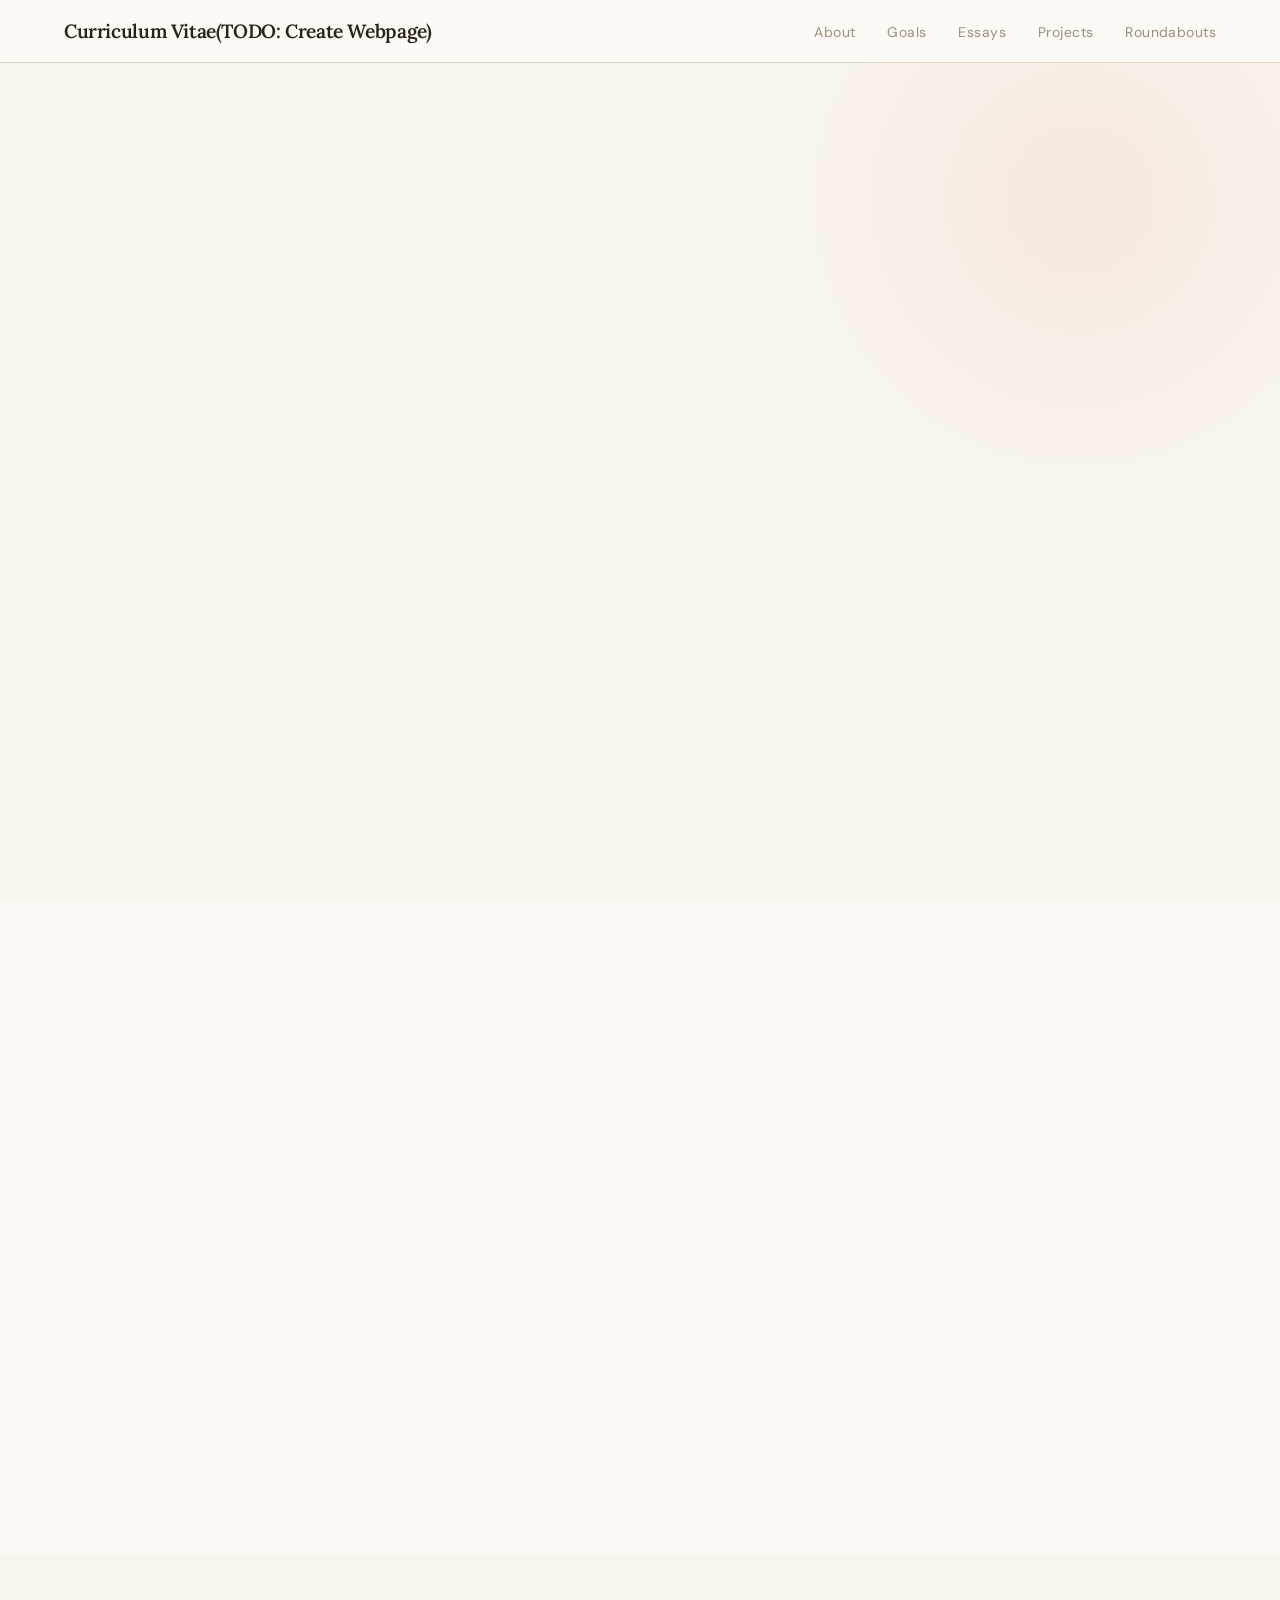
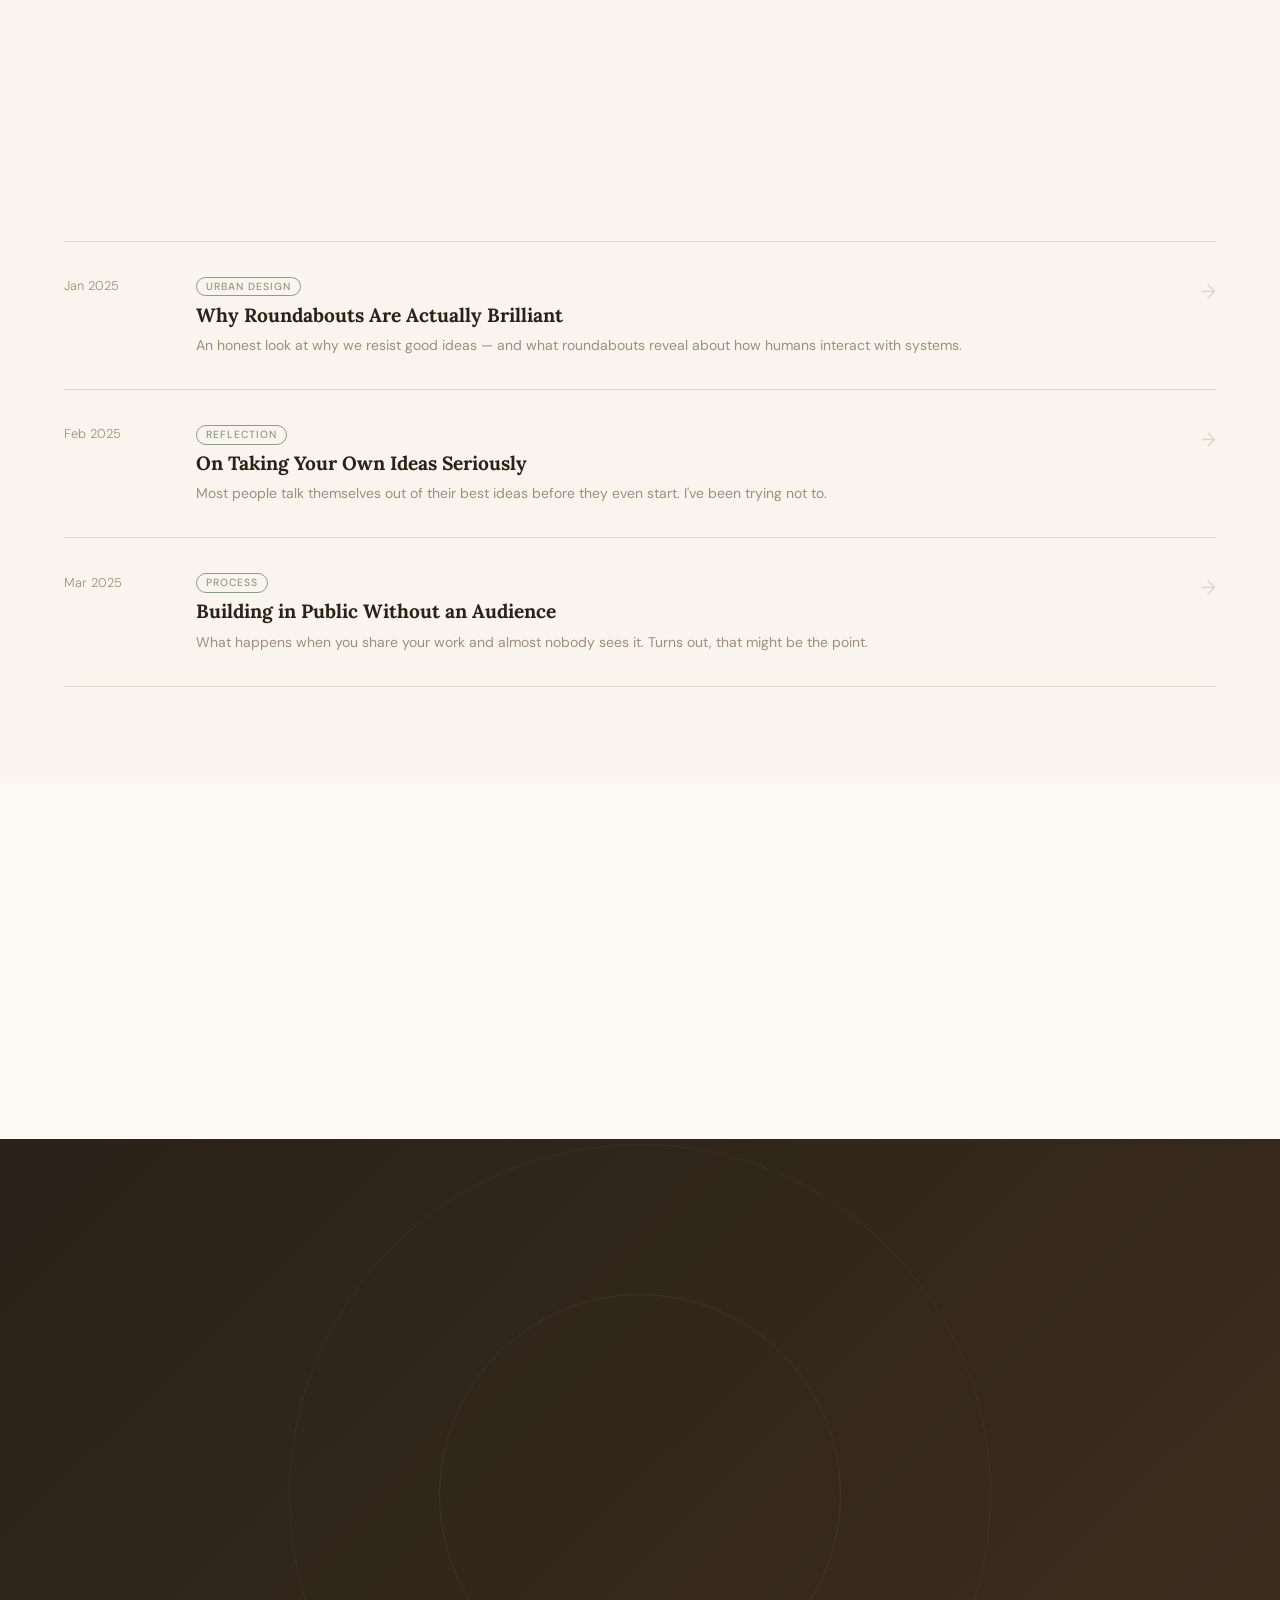
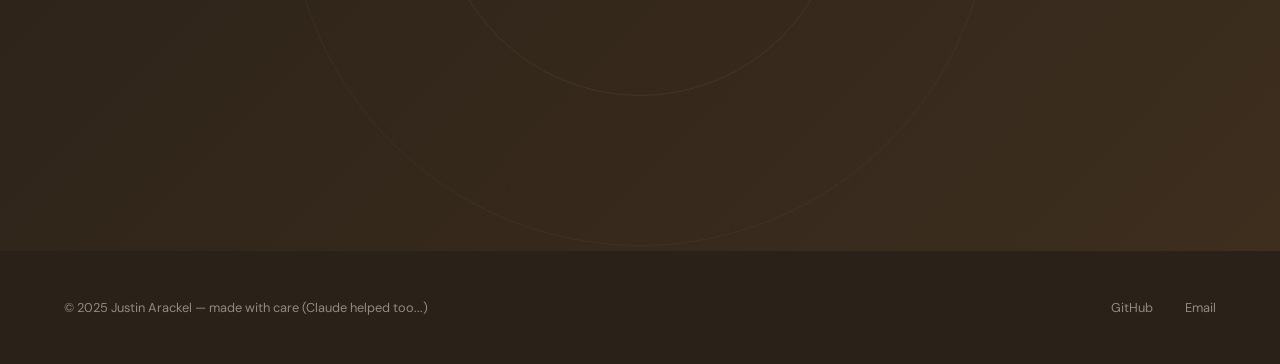
==== index.html @ c90b4e28 "Move projects into script" ====
<!DOCTYPE html>
<html lang="en">
<head>
  <meta charset="UTF-8" />
  <meta name="viewport" content="width=device-width, initial-scale=1.0" />
  <title>Jushin's Jungle</title>
  <link href="https://fonts.googleapis.com/css2?family=Lora:ital,wght@0,400;0,600;1,400&family=DM+Sans:wght@300;400;500&display=swap" rel="stylesheet" />
  <link rel="stylesheet" href="css/styles.css">
  <link rel="stylesheet" href="css/nav.css">
  <link rel="stylesheet" href="css/hero.css">
  <link rel="stylesheet" href="css/section.css">
  <link rel="stylesheet" href="css/goal.css">
  <link rel="stylesheet" href="css/essays.css">
  <link rel="stylesheet" href="css/projects.css">
  <link rel="stylesheet" href="css/roundabouts.css">
  <link rel="stylesheet" href="css/footer.css">
</head>
<body>


<!------------------------------------------------------------------------------------------------------------------------->
<!-- NAV -->
<nav>
  <a href="assets/resume.pdf" class="nav-logo">Curriculum Vitae(TODO: Create Webpage)</a>
  <ul class="nav-links">
    <li><a href="#about">About</a></li>
    <li><a href="#goals">Goals</a></li>
    <li><a href="#essays">Essays</a></li>
    <li><a href="#projects">Projects</a></li>
    <li><a href="#roundabouts">Roundabouts</a></li>
  </ul>
</nav>

<!-- HERO / ABOUT -->
<section class="hero" id="about">
  <div class="hero-text fade-up">
    <p class="hero-eyebrow">Hello, I'm</p>
    <h1 class="hero-name">Justin <em> Arackel</em></h1>
    <p class="hero-bio">
      This is my corner of the internet where I express myself.
      I write, research, and build — chasing the things that genuinely fascinate me.
      If you found this, lemme know!
	  
	  <b>TODO: I did not test this on mobile yet.</b>
    </p>
    <div class="hero-actions">
      <a href="#essays" class="btn-primary">Read my writing</a>
      <a href="#projects" class="btn-ghost">See my work</a>
    </div>
  </div>
  <div class="hero-visual fade-up" style="transition-delay:0.2s">
    <div class="portrait-frame">
	  <img src="assets/Jushin.jpg" alt="Justin A. in the flesh" />
	</div>
</section>


<!------------------------------------------------------------------------------------------------------------------------->
 <!-- GOALS --> 
 <section id="goals"> 
	<div class="section-header fade-up"> 
		<span class="section-tag">What I'm working toward</span> 
		<h2 class="section-title">Goals & Progress</h2> 
		<p class="section-desc">Ambitions I'm actively tracking — holding myself accountable, in public.</p> 
	</div> 
	<div class="goals-grid" id="goals-grid"></div>
</section>

<!------------------------------------------------------------------------------------------------------------------------->
<!-- ESSAYS -->
<section id="essays">
  <div class="section-header fade-up">
    <span class="section-tag">Things I've written</span>
    <h2 class="section-title">Essays & Thoughts</h2>
    <p class="section-desc">Imagine writing things in the age of AI... Yeah that's me I'm an Unc now</p>
  </div>
  <div class="essays-list" id="essays-list"></div>
</section>


<!------------------------------------------------------------------------------------------------------------------------->
<!-- PROJECTS -->
<section id="projects">
  <div class="section-header fade-up">
    <span class="section-tag">Things I've built </span>
    <h2 class="section-title">Project Portfolio (TODO: Script this section too)</h2>
    <p class="section-desc">I haven't done shet lol</p>
  </div>
  <div class="projects-grid" id="projects-grid"></div>
</section>

<!------------------------------------------------------------------------------------------------------------------------->
<!-- ROUNDABOUTS -->
<section id="roundabouts">
  <div class="roundabout-content">
    <div>
      <div class="section-header fade-up">
        <span class="section-tag">Featured Research</span>
        <h2 class="section-title">The Roundabout Project</h2>
        <p class="section-desc">
          A deep dive into one of the most misunderstood pieces of infrastructure — 
          why roundabouts work, why we resist them, and what they say about how we design for humans.
        </p>
      </div>
      <div class="roundabout-facts fade-up">
        <div class="ra-fact">
          <div class="ra-fact-num">40%</div>
          <div class="ra-fact-label">Reduction in injury crashes compared to traditional intersections</div>
        </div>
        <div class="ra-fact">
          <div class="ra-fact-num">90%</div>
          <div class="ra-fact-label">Reduction in fatal crashes — the number that made me a believer</div>
        </div>
      </div>
      <div class="fade-up" style="margin-top:2rem">
        <a href="pages/roundabouts.html" class="ra-cta">Explore the full research →</a>
      </div>
    </div>
    <div class="roundabout-visual fade-up">
      <div class="roundabout-circle">
        <div class="ra-dot"></div>
        <div class="ra-dot"></div>
        <div class="ra-dot"></div>
        <div class="ra-dot"></div>
      </div>
    </div>
  </div>
</section>


<!------------------------------------------------------------------------------------------------------------------------->
<!-- FOOTER -->
<footer>
  <span>© 2025 Justin Arackel — made with care (Claude helped too...)</span>
  <div class="footer-links">
    <a href="https://github.com/Justin-Cactus" target="_blank">GitHub</a>
    <a href="mailto:justin.arackel@gmail.com">Email</a>
  </div>
</footer>


<script src="js/goals.js"></script>
<script src="js/essays.js"></script>
<script src="js/projects.js"></script>
<script>
  // Inject goals
  const grid = document.getElementById('goals-grid');
  goals.forEach((goal, i) => {
    grid.innerHTML += `
      <div class="goal-card fade-up" style="transition-delay:${i * 0.1}s">
        <p class="goal-category">${goal.category}</p>
        <span class="goal-status status-${goal.status}">${goal.statusLabel}</span>
        <h3 class="goal-title">${goal.title}</h3>
        <p class="goal-desc">${goal.desc}</p>
        <div class="progress-bar-wrap">
          <div class="progress-bar-fill" style="width:${goal.progress}%"></div>
        </div>
        <div class="progress-label">
          <span>${goal.progressLabel}</span>
          <span>${goal.progress}%</span>
        </div>
      </div>`;
  });

  // Inject essays
  const list = document.getElementById('essays-list');
  essays.forEach(essay => {
    list.innerHTML += `
      <a class="essay-item" href="${essay.link}">
        <span class="essay-date">${essay.date}</span>
        <div class="essay-body">
          <span class="essay-tag-pill">${essay.tag}</span>
          <h3 class="essay-title">${essay.title}</h3>
          <p class="essay-excerpt">${essay.excerpt}</p>
        </div>
        <span class="essay-arrow">→</span>
      </a>`;
  });
  
  
  // Inject projects
const projectsGrid = document.getElementById('projects-grid');
projects.forEach((project, i) => {
  projectsGrid.innerHTML += `
    <div class="project-card fade-up" style="transition-delay:${i * 0.1}s">
      <div class="project-thumb">${project.emoji}</div>
      <div class="project-info">
        <h3 class="project-title">${project.title}</h3>
        <p class="project-desc">${project.desc}</p>
        <a href="${project.link}" class="project-link" target="_blank">View on GitHub →</a>
      </div>
    </div>`;
});

  // Fade-in observer — runs AFTER all cards exist
  const observer = new IntersectionObserver((entries) => {
    entries.forEach(e => {
      if (e.isIntersecting) e.target.classList.add('visible');
    });
  }, { threshold: 0.1 });

  document.querySelectorAll('.fade-up').forEach(el => observer.observe(el));
</script>

</body>
</html>
---- css/styles.css ----
:root {
	--cream: #f9f4ee;
	--warm-white: #fdfaf6;
	--ink: #2a2118;
	--brown: #7a5c3f;
	--rust: #c0622f;
	--soft-rust: #e8d5c4;
	--sage: #8a9e82;
	--muted: #9e8e7e;
	--border: #e2d5c8;
	}
	
	* {
	margin: 0;
	padding: 0;
	box-sizing: border-box;
	}
	
	body {
	font-family: 'DM Sans', sans-serif;
	background: var(--warm-white);
	color: var(--ink);
	overflow-x: hidden;
	}


    * { margin: 0; padding: 0; box-sizing: border-box; }

    html { scroll-behavior: smooth; }

    body {
      font-family: 'DM Sans', sans-serif;
      background: var(--warm-white);
      color: var(--ink);
      overflow-x: hidden;
    }
---- css/nav.css ----
/* ── NAV ── */
    nav {
      position: fixed;
      top: 0; left: 0; right: 0;
      z-index: 100;
      display: flex;
      align-items: center;
      justify-content: space-between;
      padding: 1.2rem 4rem;
      background: rgba(253, 250, 246, 0.9);
      backdrop-filter: blur(12px);
      border-bottom: 1px solid var(--border);
    }

    .nav-logo {
      font-family: 'Lora', serif;
      font-size: 1.2rem;
      font-weight: 600;
      color: var(--ink);
      text-decoration: none;
      letter-spacing: -0.02em;
    }

    .nav-links {
      display: flex;
      gap: 2rem;
      list-style: none;
    }

    .nav-links a {
      text-decoration: none;
      font-size: 0.875rem;
      font-weight: 400;
      color: var(--muted);
      letter-spacing: 0.03em;
      transition: color 0.2s;
    }

    .nav-links a:hover { color: var(--rust); }
---- css/hero.css ----
/* ── HERO ── */
    .hero {
      min-height: 100vh;
      display: grid;
      grid-template-columns: 1fr 1fr;
      align-items: center;
      padding: 8rem 4rem 4rem;
      gap: 4rem;
      background: var(--cream);
      position: relative;
      overflow: hidden;
    }

    .hero::before {
      content: '';
      position: absolute;
      top: -100px; right: -100px;
      width: 600px; height: 600px;
      border-radius: 50%;
      background: radial-gradient(circle, rgba(192,98,47,0.08) 0%, transparent 70%);
      pointer-events: none;
    }

    .hero-text { max-width: 540px; }

    .hero-eyebrow {
      font-size: 0.75rem;
      letter-spacing: 0.15em;
      text-transform: uppercase;
      color: var(--rust);
      margin-bottom: 1rem;
      font-weight: 500;
    }

    .hero-name {
      font-family: 'Lora', serif;
      font-size: clamp(3rem, 5vw, 5rem);
      line-height: 1.05;
      letter-spacing: -0.03em;
      color: var(--ink);
      margin-bottom: 1.5rem;
    }

    .hero-name em {
      font-style: italic;
      color: var(--rust);
    }

    .hero-bio {
      font-size: 1.05rem;
      line-height: 1.75;
      color: var(--brown);
      max-width: 440px;
      margin-bottom: 2.5rem;
    }

    .hero-actions {
      display: flex;
      gap: 1rem;
      flex-wrap: wrap;
    }

    .btn-primary {
      padding: 0.8rem 1.8rem;
      background: var(--rust);
      color: white;
      text-decoration: none;
      font-size: 0.875rem;
      font-weight: 500;
      border-radius: 100px;
      transition: background 0.2s, transform 0.15s;
      letter-spacing: 0.02em;
    }

    .btn-primary:hover { background: #a8541f; transform: translateY(-1px); }

    .btn-ghost {
      padding: 0.8rem 1.8rem;
      border: 1.5px solid var(--border);
      color: var(--brown);
      text-decoration: none;
      font-size: 0.875rem;
      border-radius: 100px;
      transition: border-color 0.2s, color 0.2s;
      letter-spacing: 0.02em;
    }

    .btn-ghost:hover { border-color: var(--rust); color: var(--rust); }

    .hero-visual {
      display: flex;
      justify-content: center;
      align-items: center;
    }

	.portrait-frame img {
	width: 100%;
	height: 100%;
	object-fit: cover;
	}

    .portrait-frame {
      width: 340px; height: 420px;
      border-radius: 200px 200px 180px 180px;
      background: linear-gradient(135deg, var(--soft-rust) 0%, #d4c4b0 100%);
      display: flex;
      align-items: center;
      justify-content: center;
      font-family: 'Lora', serif;
      font-size: 5rem;
      position: relative;
      overflow: hidden;
      box-shadow: 0 30px 80px rgba(122,92,63,0.2);
    }
	
	.portrait-frame {
	  box-shadow:
	  0 0 0 16px var(--rust),          /* the "frame" color */
	  0 0 0 14px var(--cream),         /* outer gap */
	  0 30px 80px rgba(122,92,63,0.2); /* original drop shadow */
	}

    .portrait-frame::after {
      content: '';
      position: absolute;
      inset: 0;
      background: linear-gradient(to bottom, transparent 60%, rgba(42,33,24,0.1));
    }
---- css/section.css ----
/* ── SECTION COMMONS ── */
    section {
      padding: 6rem 4rem;
    }

    .section-header {
      margin-bottom: 3.5rem;
    }

    .section-tag {
      font-size: 0.7rem;
      letter-spacing: 0.18em;
      text-transform: uppercase;
      color: var(--rust);
      font-weight: 500;
      display: block;
      margin-bottom: 0.6rem;
    }

    .section-title {
      font-family: 'Lora', serif;
      font-size: clamp(1.8rem, 3vw, 2.6rem);
      letter-spacing: -0.025em;
      line-height: 1.2;
      color: var(--ink);
    }

    .section-desc {
      margin-top: 0.75rem;
      font-size: 1rem;
      color: var(--muted);
      max-width: 500px;
      line-height: 1.7;
    }
---- css/goal.css ----
/* ── GOALS ── */
    #goals { background: var(--warm-white); }

    .goals-grid {
      display: grid;
      grid-template-columns: repeat(auto-fill, minmax(300px, 1fr));
      gap: 1.5rem;
    }

    .goal-card {
      border: 1.5px solid var(--border);
      border-radius: 16px;
      padding: 1.75rem;
      background: white;
      transition: transform 0.2s, box-shadow 0.2s;
      position: relative;
      overflow: hidden;
    }

    .goal-card:hover {
      transform: translateY(-3px);
      box-shadow: 0 12px 40px rgba(122,92,63,0.1);
    }

    .goal-category {
      font-size: 0.7rem;
      letter-spacing: 0.12em;
      text-transform: uppercase;
      font-weight: 500;
      margin-bottom: 0.75rem;
      color: var(--sage);
    }

    .goal-title {
      font-family: 'Lora', serif;
      font-size: 1.1rem;
      color: var(--ink);
      margin-bottom: 0.5rem;
      line-height: 1.35;
    }

    .goal-desc {
      font-size: 0.875rem;
      color: var(--muted);
      line-height: 1.65;
      margin-bottom: 1.25rem;
    }

    .progress-bar-wrap {
      height: 5px;
      background: var(--border);
      border-radius: 100px;
      overflow: hidden;
    }

    .progress-bar-fill {
      height: 100%;
      border-radius: 100px;
      background: linear-gradient(90deg, var(--rust), #e8884d);
      transition: width 1s ease;
    }

    .progress-label {
      font-size: 0.75rem;
      color: var(--muted);
      margin-top: 0.5rem;
      display: flex;
      justify-content: space-between;
    }

    .goal-status {
      display: inline-block;
      font-size: 0.65rem;
      text-transform: uppercase;
      letter-spacing: 0.1em;
      padding: 0.2rem 0.6rem;
      border-radius: 100px;
      font-weight: 500;
      margin-bottom: 0.75rem;
    }

    .status-active { background: #e8f4e0; color: #4a7a3a; }
    .status-planning { background: #fef3e8; color: #a06020; }
    .status-ongoing { background: #e8e8f8; color: #4a4a8a; }
---- css/essays.css ----
/* ── ESSAYS ── */
    #essays { background: var(--cream); }

    .essays-list {
      display: flex;
      flex-direction: column;
      gap: 0;
      border-top: 1px solid var(--border);
    }

    .essay-item {
      display: grid;
      grid-template-columns: 100px 1fr auto;
      gap: 2rem;
      align-items: start;
      padding: 2rem 0;
      border-bottom: 1px solid var(--border);
      text-decoration: none;
      color: inherit;
      transition: background 0.15s;
      cursor: pointer;
    }

    .essay-item:hover .essay-title { color: var(--rust); }
    .essay-item:hover .essay-arrow { transform: translateX(4px); color: var(--rust); }

    .essay-date {
      font-size: 0.8rem;
      color: var(--muted);
      padding-top: 0.2rem;
      font-weight: 300;
    }

    .essay-body {}

    .essay-tag-pill {
      display: inline-block;
      font-size: 0.65rem;
      text-transform: uppercase;
      letter-spacing: 0.1em;
      color: var(--sage);
      border: 1px solid var(--sage);
      padding: 0.15rem 0.55rem;
      border-radius: 100px;
      margin-bottom: 0.4rem;
      font-weight: 500;
    }

    .essay-title {
      font-family: 'Lora', serif;
      font-size: 1.2rem;
      color: var(--ink);
      margin-bottom: 0.4rem;
      transition: color 0.2s;
      line-height: 1.3;
    }

    .essay-excerpt {
      font-size: 0.875rem;
      color: var(--muted);
      line-height: 1.65;
    }

    .essay-arrow {
      font-size: 1.2rem;
      color: var(--border);
      padding-top: 0.3rem;
      transition: transform 0.2s, color 0.2s;
    }
---- css/projects.css ----
/* ── PROJECTS ── */
    #projects { background: var(--warm-white); }

    .projects-grid {
      display: grid;
      grid-template-columns: repeat(auto-fill, minmax(340px, 1fr));
      gap: 1.5rem;
    }

    .project-card {
      border-radius: 16px;
      overflow: hidden;
      border: 1.5px solid var(--border);
      background: white;
      transition: transform 0.2s, box-shadow 0.2s;
    }

    .project-card:hover {
      transform: translateY(-4px);
      box-shadow: 0 16px 50px rgba(122,92,63,0.12);
    }

    .project-thumb {
      height: 160px;
      background: linear-gradient(135deg, var(--soft-rust), #c8b89e);
      display: flex;
      align-items: center;
      justify-content: center;
      font-size: 2.5rem;
    }

    .project-info { padding: 1.5rem; }

    .project-title {
      font-family: 'Lora', serif;
      font-size: 1.1rem;
      color: var(--ink);
      margin-bottom: 0.4rem;
    }

    .project-desc {
      font-size: 0.875rem;
      color: var(--muted);
      line-height: 1.65;
      margin-bottom: 1rem;
    }

    .project-link {
      font-size: 0.8rem;
      color: var(--rust);
      text-decoration: none;
      font-weight: 500;
      letter-spacing: 0.03em;
    }

    .project-link:hover { text-decoration: underline; }
---- css/roundabouts.css ----
/* ── ROUNDABOUTS ── */
    #roundabouts {
      background: linear-gradient(135deg, #2a2118 0%, #3d2e1e 100%);
      color: var(--cream);
      position: relative;
      overflow: hidden;
    }

    #roundabouts::before {
      content: '';
      position: absolute;
      top: 50%; left: 50%;
      transform: translate(-50%, -50%);
      width: 700px; height: 700px;
      border: 1px solid rgba(255,255,255,0.04);
      border-radius: 50%;
      pointer-events: none;
    }

    #roundabouts::after {
      content: '';
      position: absolute;
      top: 50%; left: 50%;
      transform: translate(-50%, -50%);
      width: 400px; height: 400px;
      border: 1px solid rgba(255,255,255,0.06);
      border-radius: 50%;
      pointer-events: none;
    }

    #roundabouts .section-tag { color: #e8884d; }

    #roundabouts .section-title { color: var(--cream); }

    #roundabouts .section-desc { color: rgba(249,244,238,0.6); }

    .roundabout-content {
      display: grid;
      grid-template-columns: 1fr 1fr;
      gap: 4rem;
      align-items: center;
    }

    .roundabout-visual {
      display: flex;
      justify-content: center;
      align-items: center;
      position: relative;
    }

    .roundabout-circle {
      width: 280px; height: 280px;
      border-radius: 50%;
      border: 3px solid rgba(192,98,47,0.5);
      position: relative;
      animation: spinSlow 20s linear infinite;
    }

    .roundabout-circle::before {
      content: '';
      position: absolute;
      top: 50%; left: 50%;
      transform: translate(-50%, -50%);
      width: 60px; height: 60px;
      background: var(--rust);
      border-radius: 50%;
    }

    .ra-dot {
      position: absolute;
      width: 14px; height: 14px;
      background: #e8884d;
      border-radius: 50%;
    }

    .ra-dot:nth-child(1) { top: -7px; left: 50%; transform: translateX(-50%); }
    .ra-dot:nth-child(2) { bottom: -7px; left: 50%; transform: translateX(-50%); }
    .ra-dot:nth-child(3) { left: -7px; top: 50%; transform: translateY(-50%); }
    .ra-dot:nth-child(4) { right: -7px; top: 50%; transform: translateY(-50%); }

    @keyframes spinSlow {
      from { transform: rotate(0deg); }
      to { transform: rotate(360deg); }
    }

    .roundabout-facts {
      display: flex;
      flex-direction: column;
      gap: 1.5rem;
    }

    .ra-fact {
      padding: 1.25rem 1.5rem;
      border: 1px solid rgba(255,255,255,0.08);
      border-radius: 12px;
      background: rgba(255,255,255,0.03);
    }

    .ra-fact-num {
      font-family: 'Lora', serif;
      font-size: 1.8rem;
      color: var(--rust);
      line-height: 1;
      margin-bottom: 0.25rem;
    }

    .ra-fact-label {
      font-size: 0.85rem;
      color: rgba(249,244,238,0.6);
      line-height: 1.5;
    }

    .ra-cta {
      margin-top: 0.5rem;
      display: inline-block;
      padding: 0.8rem 1.8rem;
      border: 1.5px solid rgba(192,98,47,0.6);
      color: var(--soft-rust);
      text-decoration: none;
      font-size: 0.875rem;
      border-radius: 100px;
      transition: background 0.2s, border-color 0.2s;
    }

    .ra-cta:hover {
      background: rgba(192,98,47,0.15);
      border-color: var(--rust);
    }
---- css/footer.css ----
/* ── FOOTER ── */
    footer {
      background: var(--ink);
      color: rgba(249,244,238,0.5);
      padding: 3rem 4rem;
      display: flex;
      justify-content: space-between;
      align-items: center;
      font-size: 0.8rem;
    }

    footer a {
      color: rgba(249,244,238,0.5);
      text-decoration: none;
      transition: color 0.2s;
    }

    footer a:hover { color: var(--soft-rust); }

    .footer-links { display: flex; gap: 2rem; }

    /* ── ANIMATIONS ── */
    .fade-up {
      opacity: 0;
      transform: translateY(24px);
      transition: opacity 0.6s ease, transform 0.6s ease;
    }

    .fade-up.visible {
      opacity: 1;
      transform: none;
    }

    /* ── RESPONSIVE ── */
    @media (max-width: 768px) {
      nav { padding: 1rem 1.5rem; }
      .nav-links { display: none; }
      section { padding: 4rem 1.5rem; }
      .hero { grid-template-columns: 1fr; padding: 6rem 1.5rem 3rem; }
      .hero-visual { display: none; }
      .roundabout-content { grid-template-columns: 1fr; }
      .roundabout-visual { display: none; }
      .essay-item { grid-template-columns: 1fr; gap: 0.5rem; }
      .essay-date { display: none; }
      footer { flex-direction: column; gap: 1rem; text-align: center; }
    }
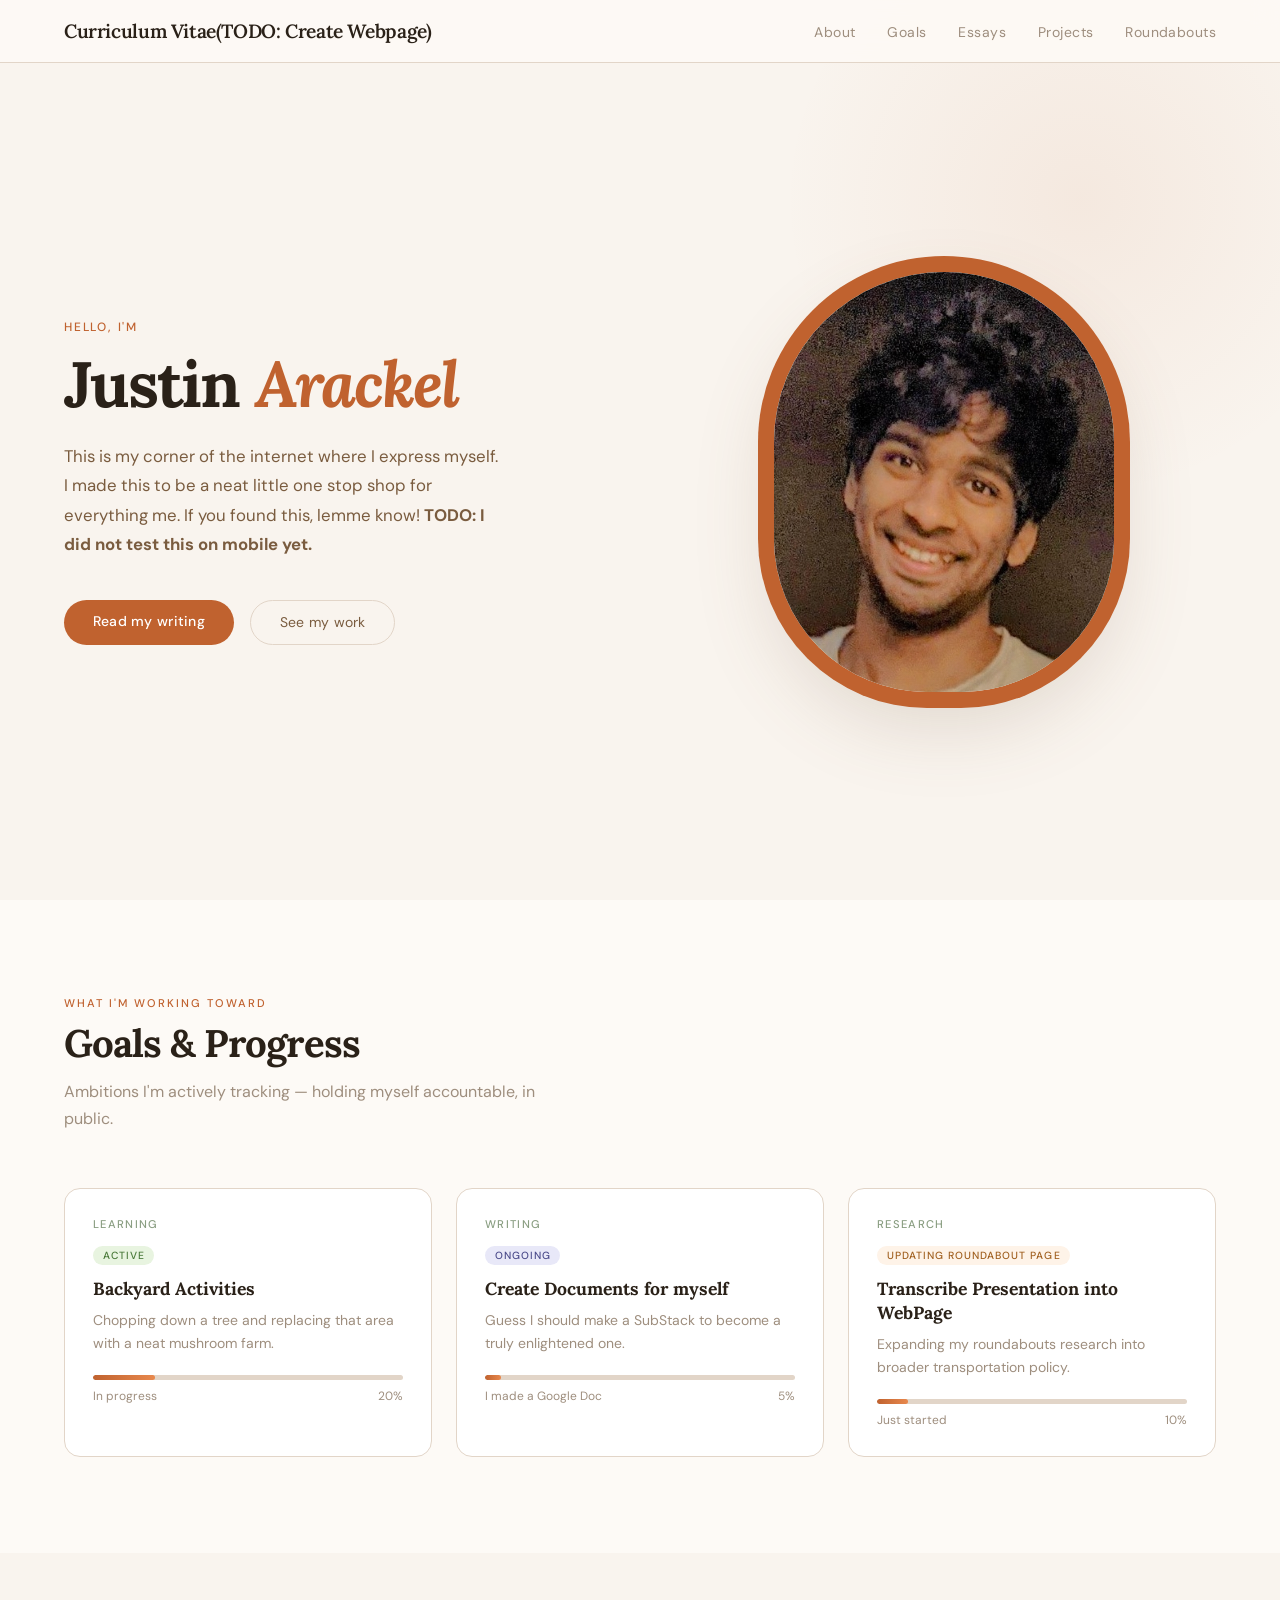
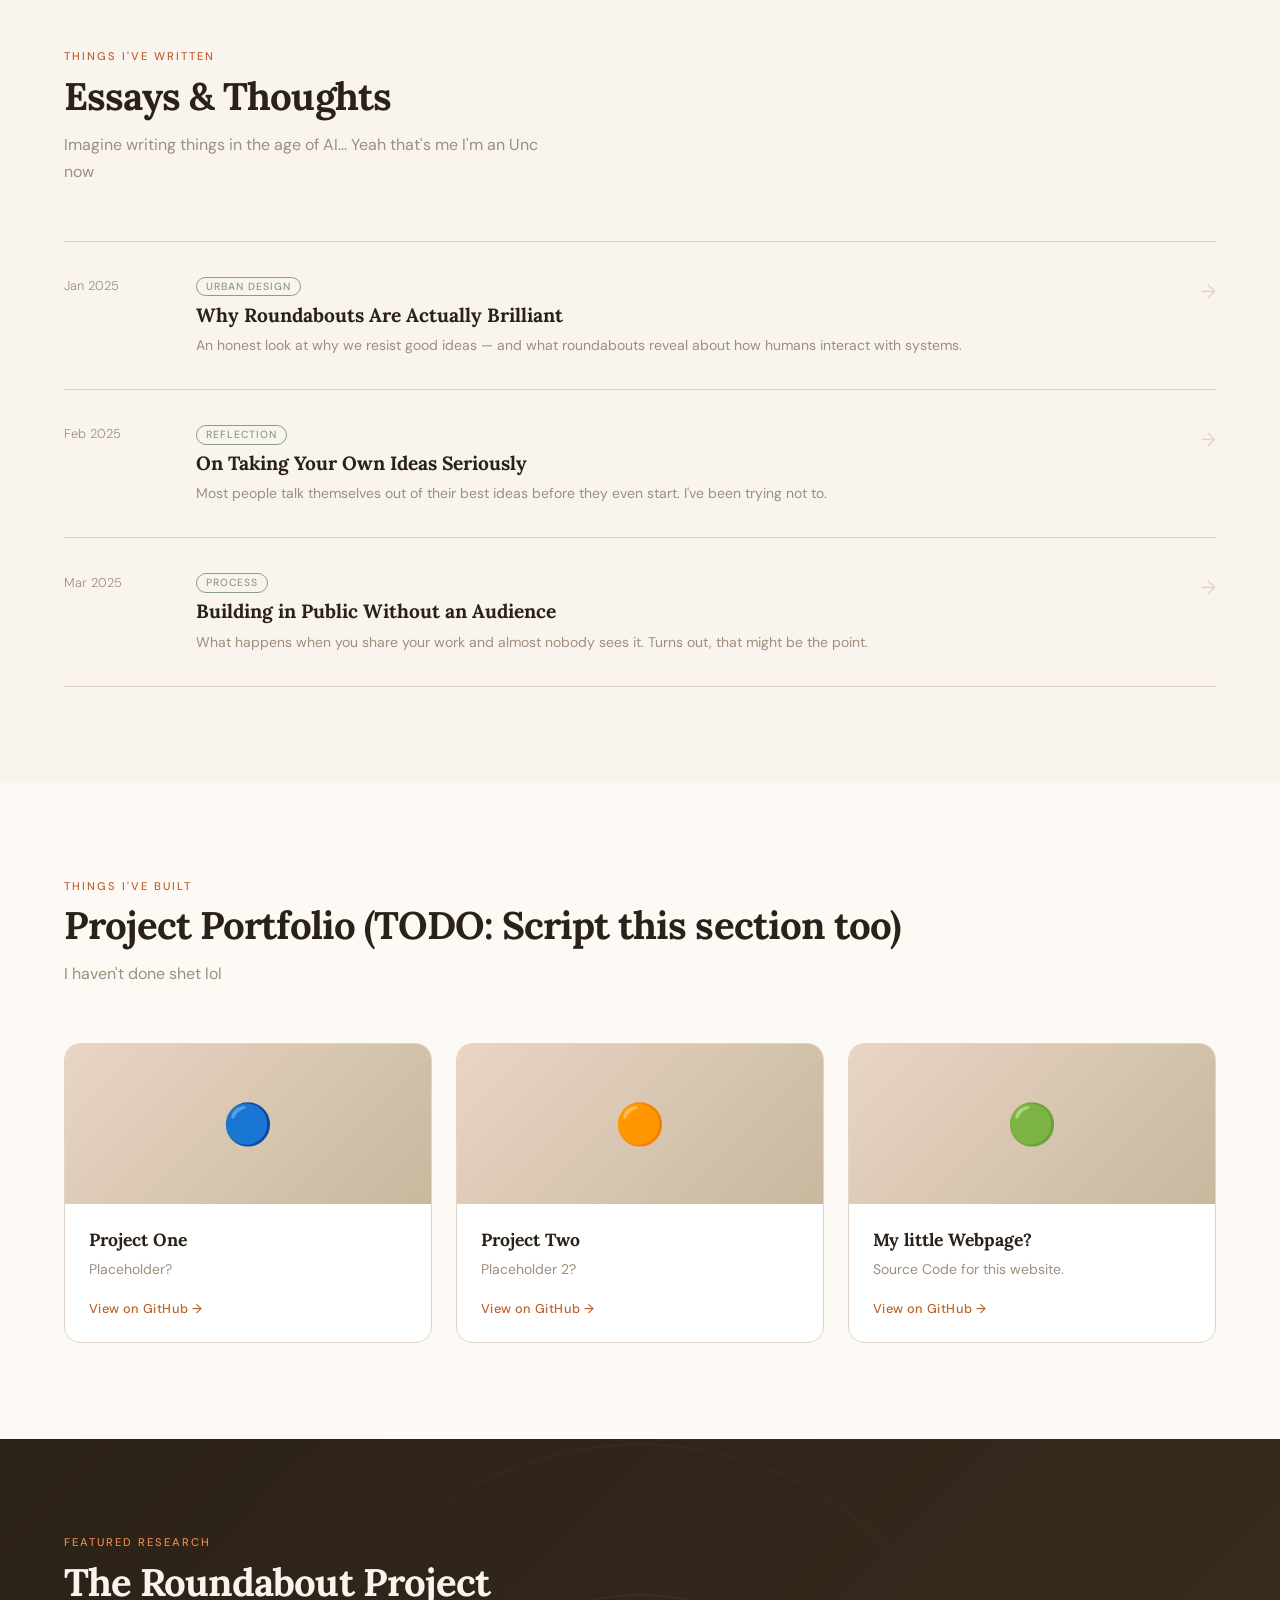
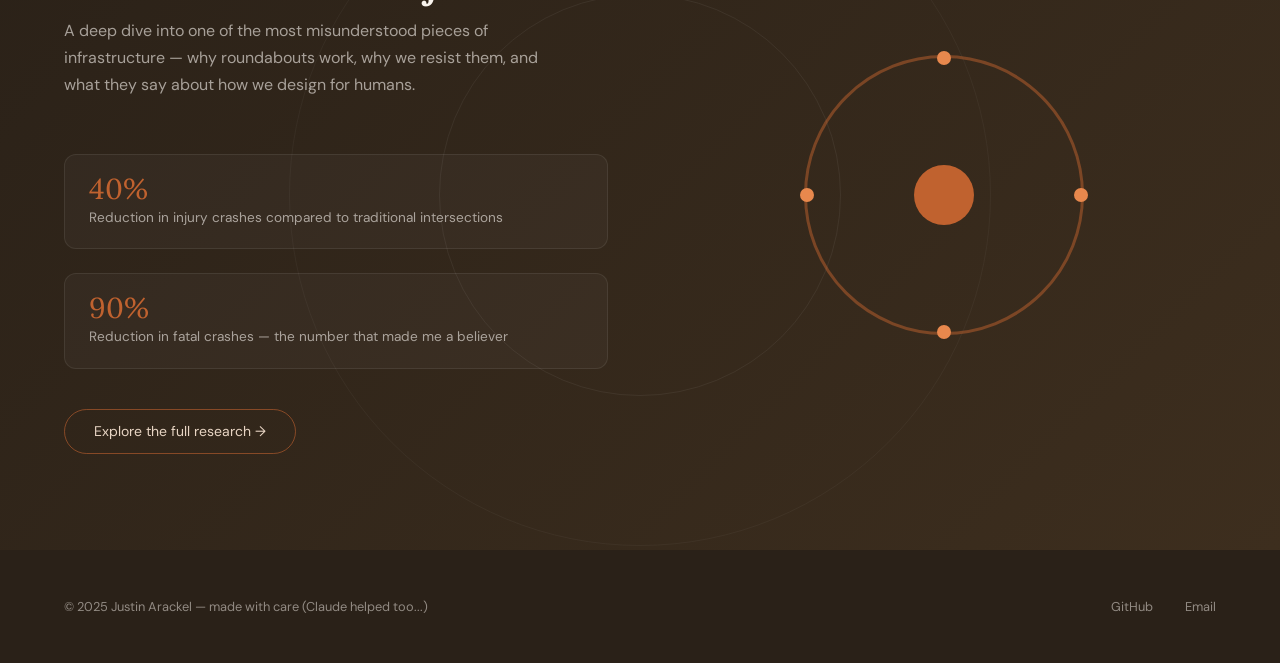
==== commit 7ca1acad: "Commiting Changes Scripting is still Broken" ====
--- a/index.html
+++ b/index.html
@@ -38,7 +38,7 @@
     <h1 class="hero-name">Justin <em> Arackel</em></h1>
     <p class="hero-bio">
       This is my corner of the internet where I express myself.
-      I write, research, and build — chasing the things that genuinely fascinate me.
+      I made this to be a neat little one stop shop for everything me.
       If you found this, lemme know!
 	  
 	  <b>TODO: I did not test this on mobile yet.</b>
@@ -139,9 +139,11 @@
 </footer>
 
 
+
 <script src="js/goals.js"></script>
 <script src="js/essays.js"></script>
 <script src="js/projects.js"></script>
+
 <script>
   // Inject goals
   const grid = document.getElementById('goals-grid');
@@ -176,21 +178,20 @@
         <span class="essay-arrow">→</span>
       </a>`;
   });
-  
-  
+
   // Inject projects
-const projectsGrid = document.getElementById('projects-grid');
-projects.forEach((project, i) => {
-  projectsGrid.innerHTML += `
-    <div class="project-card fade-up" style="transition-delay:${i * 0.1}s">
-      <div class="project-thumb">${project.emoji}</div>
-      <div class="project-info">
-        <h3 class="project-title">${project.title}</h3>
-        <p class="project-desc">${project.desc}</p>
-        <a href="${project.link}" class="project-link" target="_blank">View on GitHub →</a>
-      </div>
-    </div>`;
-});
+  const projectsGrid = document.getElementById('projects-grid');
+  projects.forEach((project, i) => {
+    projectsGrid.innerHTML += `
+      <div class="project-card fade-up" style="transition-delay:${i * 0.1}s">
+        <div class="project-thumb">${project.emoji}</div>
+        <div class="project-info">
+          <h3 class="project-title">${project.title}</h3>
+          <p class="project-desc">${project.desc}</p>
+          <a href="${project.link}" class="project-link" target="_blank">View on GitHub →</a>
+        </div>
+      </div>`;
+  });
 
   // Fade-in observer — runs AFTER all cards exist
   const observer = new IntersectionObserver((entries) => {
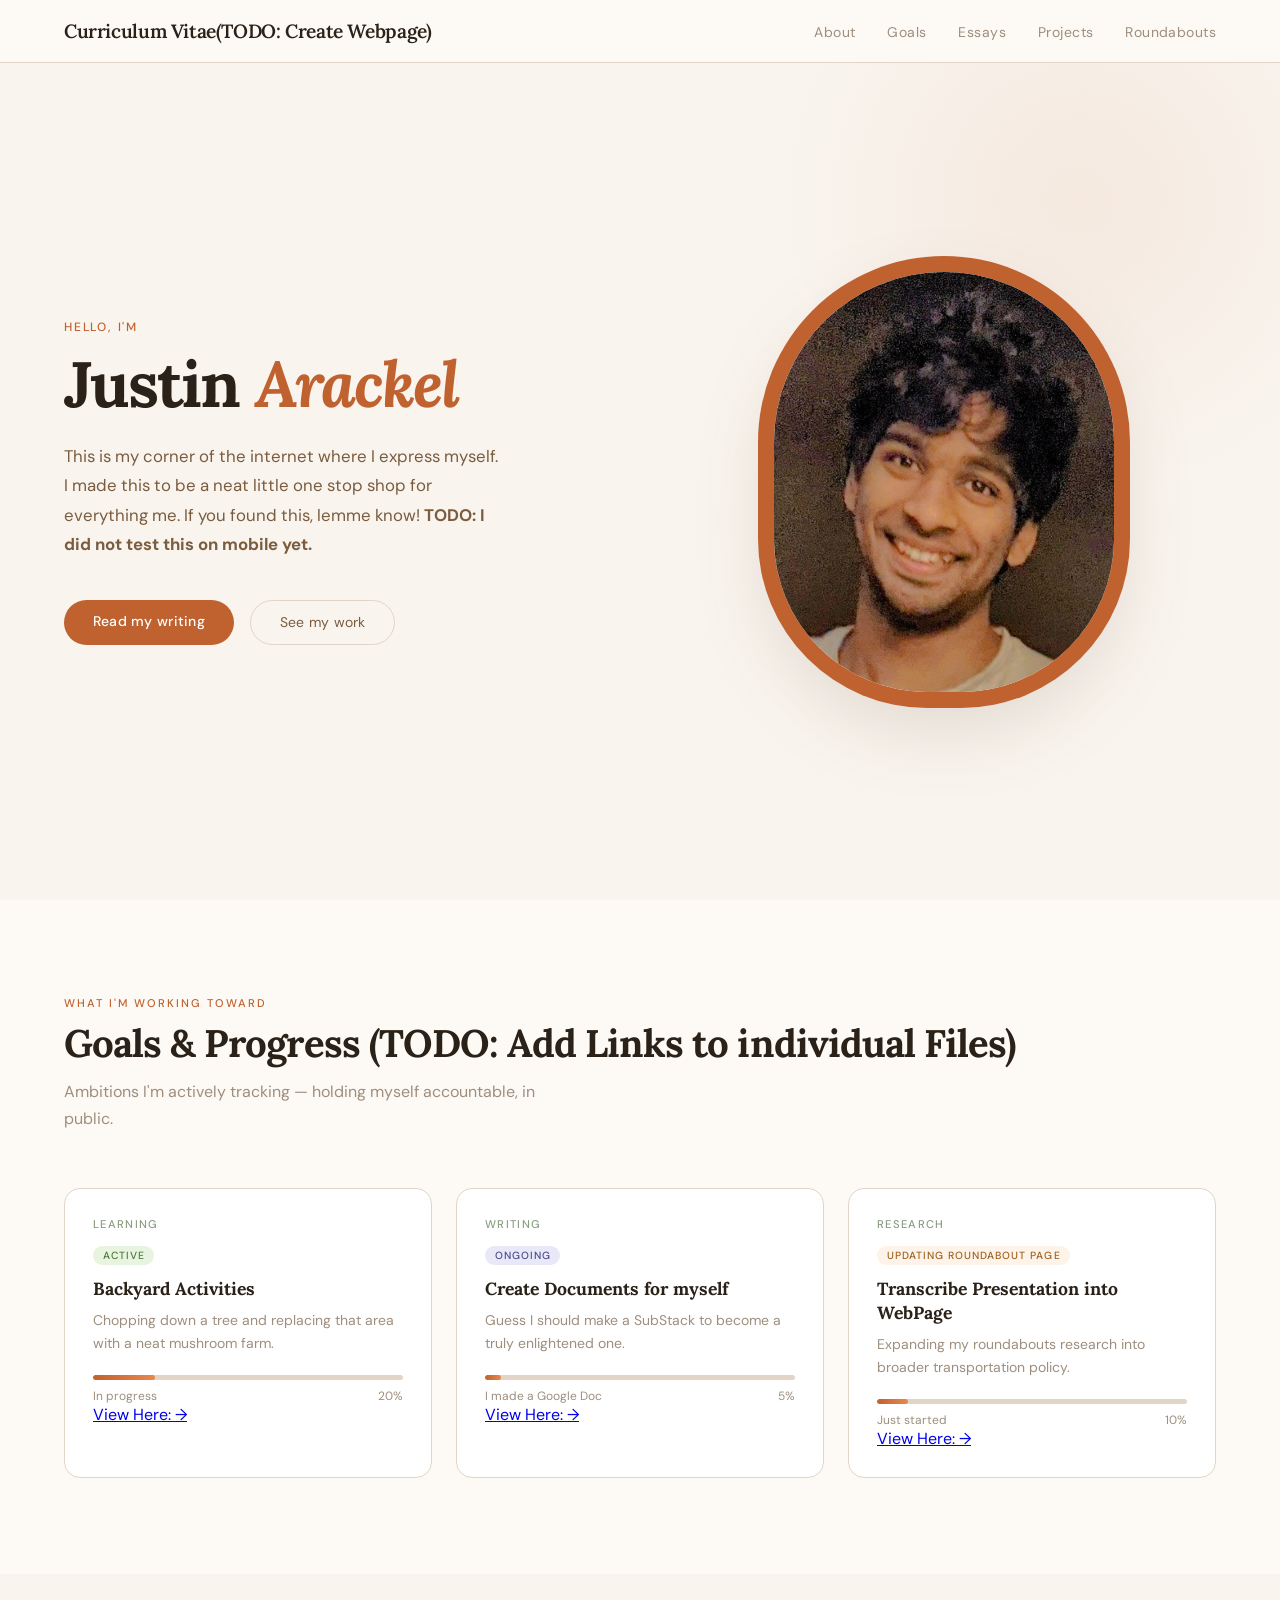
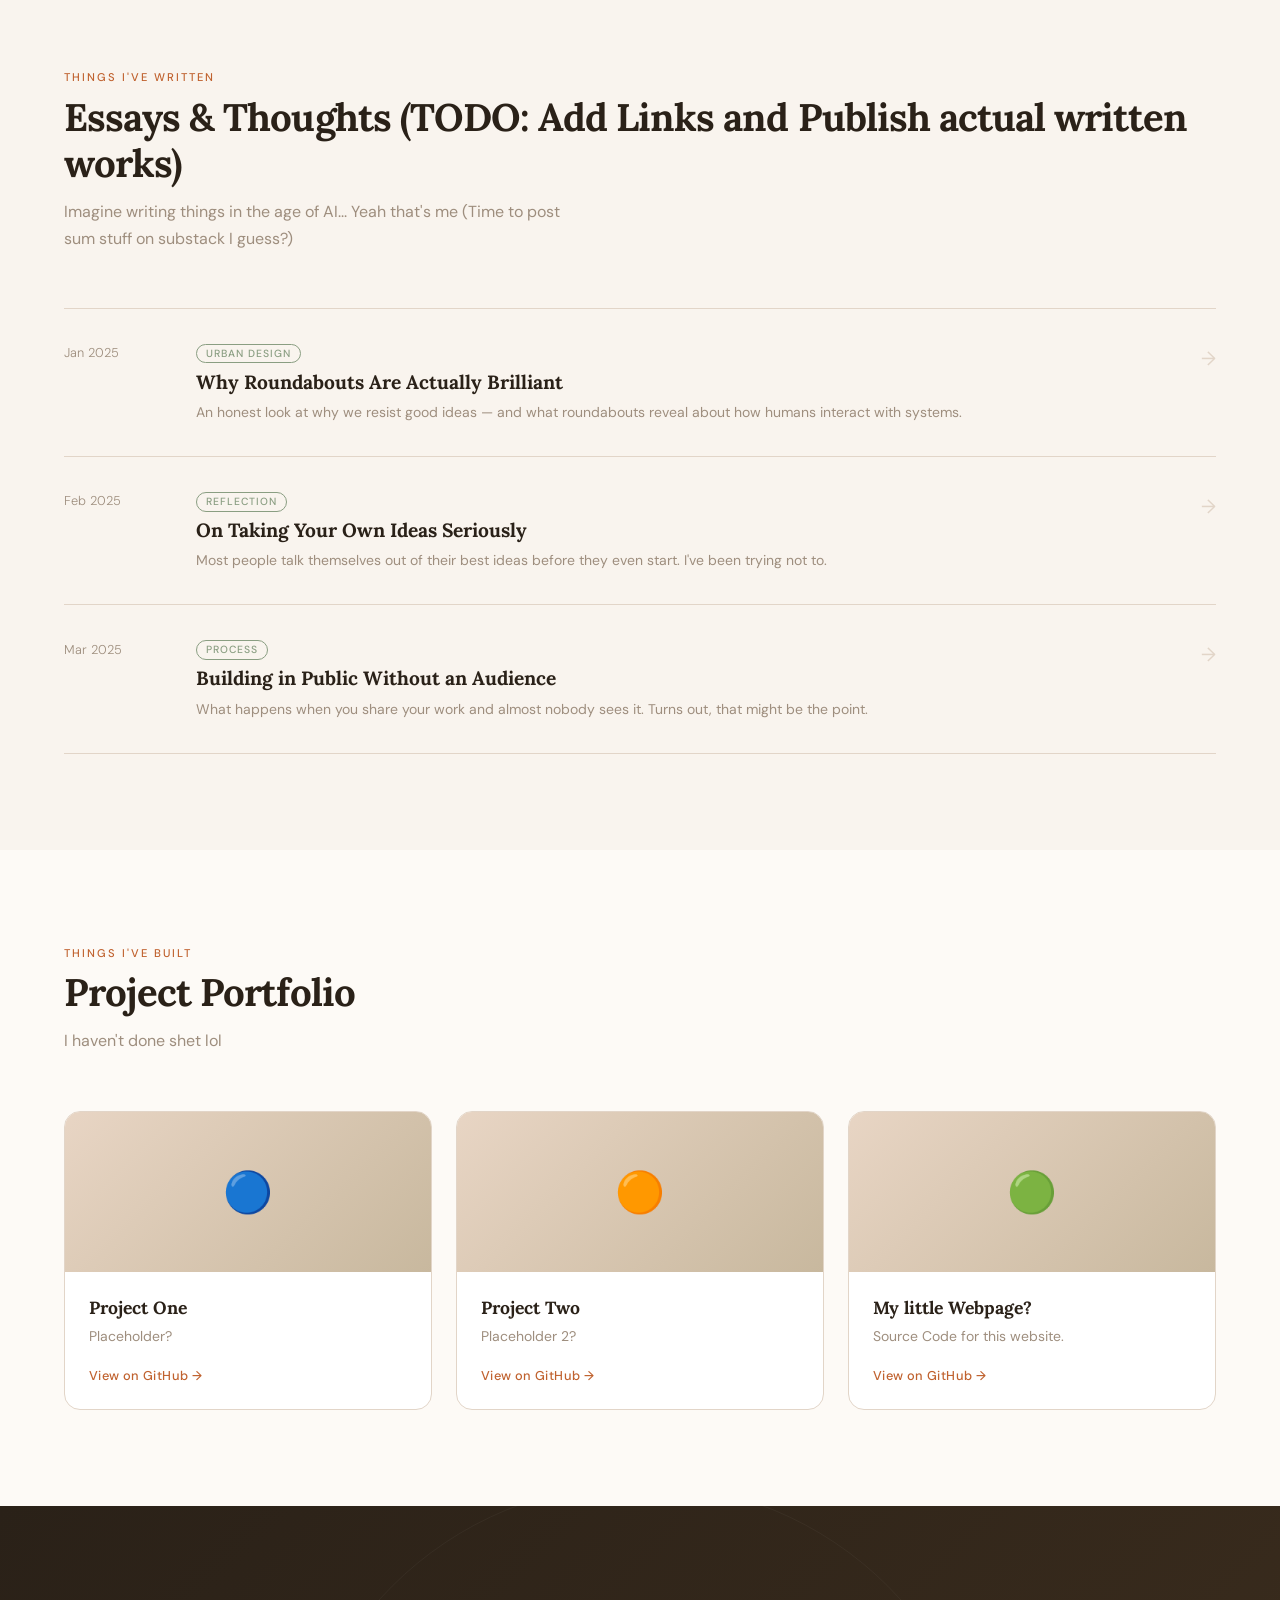
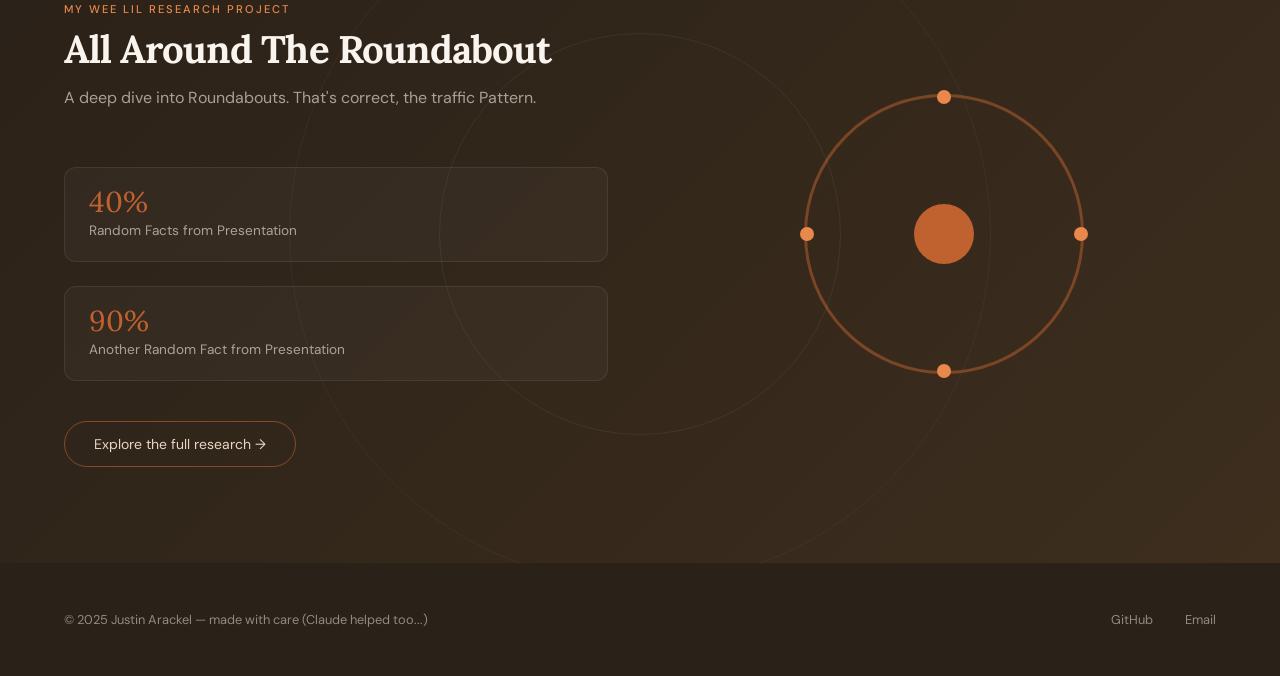
==== commit 9e9ec753: "Adding todo's" ====
--- a/index.html
+++ b/index.html
@@ -60,7 +60,7 @@
  <section id="goals"> 
 	<div class="section-header fade-up"> 
 		<span class="section-tag">What I'm working toward</span> 
-		<h2 class="section-title">Goals & Progress</h2> 
+		<h2 class="section-title">Goals & Progress (TODO: Add Links to individual Files)</h2> 
 		<p class="section-desc">Ambitions I'm actively tracking — holding myself accountable, in public.</p> 
 	</div> 
 	<div class="goals-grid" id="goals-grid"></div>
@@ -71,8 +71,8 @@
 <section id="essays">
   <div class="section-header fade-up">
     <span class="section-tag">Things I've written</span>
-    <h2 class="section-title">Essays & Thoughts</h2>
-    <p class="section-desc">Imagine writing things in the age of AI... Yeah that's me I'm an Unc now</p>
+    <h2 class="section-title">Essays & Thoughts (TODO: Add Links and Publish actual written works)</h2>
+    <p class="section-desc">Imagine writing things in the age of AI... Yeah that's me (Time to post sum stuff on substack I guess?)</p>
   </div>
   <div class="essays-list" id="essays-list"></div>
 </section>
@@ -83,7 +83,7 @@
 <section id="projects">
   <div class="section-header fade-up">
     <span class="section-tag">Things I've built </span>
-    <h2 class="section-title">Project Portfolio (TODO: Script this section too)</h2>
+    <h2 class="section-title">Project Portfolio </h2>
     <p class="section-desc">I haven't done shet lol</p>
   </div>
   <div class="projects-grid" id="projects-grid"></div>
@@ -95,21 +95,20 @@
   <div class="roundabout-content">
     <div>
       <div class="section-header fade-up">
-        <span class="section-tag">Featured Research</span>
-        <h2 class="section-title">The Roundabout Project</h2>
+        <span class="section-tag">My Wee Lil Research Project</span>
+        <h2 class="section-title">All Around The Roundabout </h2>
         <p class="section-desc">
-          A deep dive into one of the most misunderstood pieces of infrastructure — 
-          why roundabouts work, why we resist them, and what they say about how we design for humans.
+          A deep dive into Roundabouts. That's correct, the traffic Pattern.
         </p>
       </div>
       <div class="roundabout-facts fade-up">
         <div class="ra-fact">
           <div class="ra-fact-num">40%</div>
-          <div class="ra-fact-label">Reduction in injury crashes compared to traditional intersections</div>
+          <div class="ra-fact-label">Random Facts from Presentation</div>
         </div>
         <div class="ra-fact">
           <div class="ra-fact-num">90%</div>
-          <div class="ra-fact-label">Reduction in fatal crashes — the number that made me a believer</div>
+          <div class="ra-fact-label">Another Random Fact from Presentation</div>
         </div>
       </div>
       <div class="fade-up" style="margin-top:2rem">
@@ -152,15 +151,20 @@
       <div class="goal-card fade-up" style="transition-delay:${i * 0.1}s">
         <p class="goal-category">${goal.category}</p>
         <span class="goal-status status-${goal.status}">${goal.statusLabel}</span>
-        <h3 class="goal-title">${goal.title}</h3>
+        
+		<h3 class="goal-title">${goal.title}</h3>
         <p class="goal-desc">${goal.desc}</p>
+		
         <div class="progress-bar-wrap">
           <div class="progress-bar-fill" style="width:${goal.progress}%"></div>
         </div>
+		
         <div class="progress-label">
           <span>${goal.progressLabel}</span>
           <span>${goal.progress}%</span>
         </div>
+		
+		<a href="${goals.link}" class="goals-link" target="_blank">View Here: → </a>
       </div>`;
   });
 
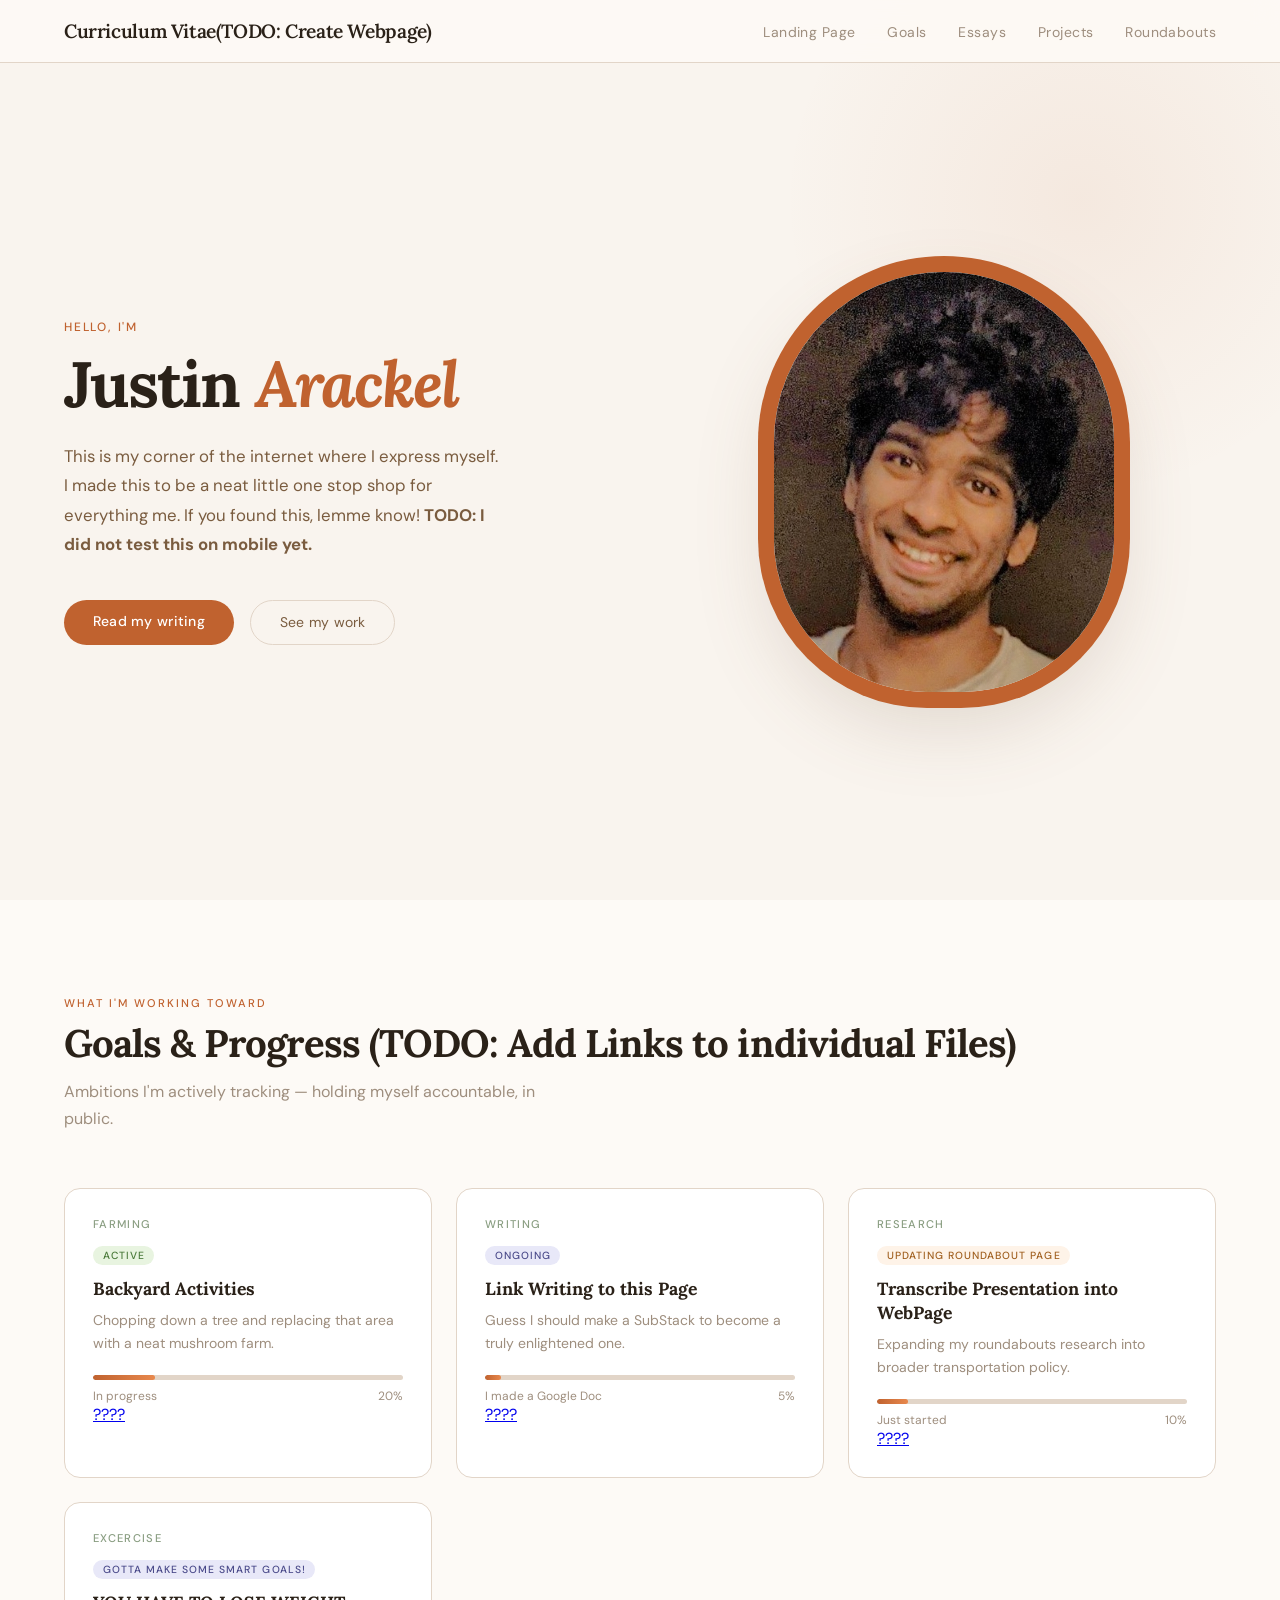
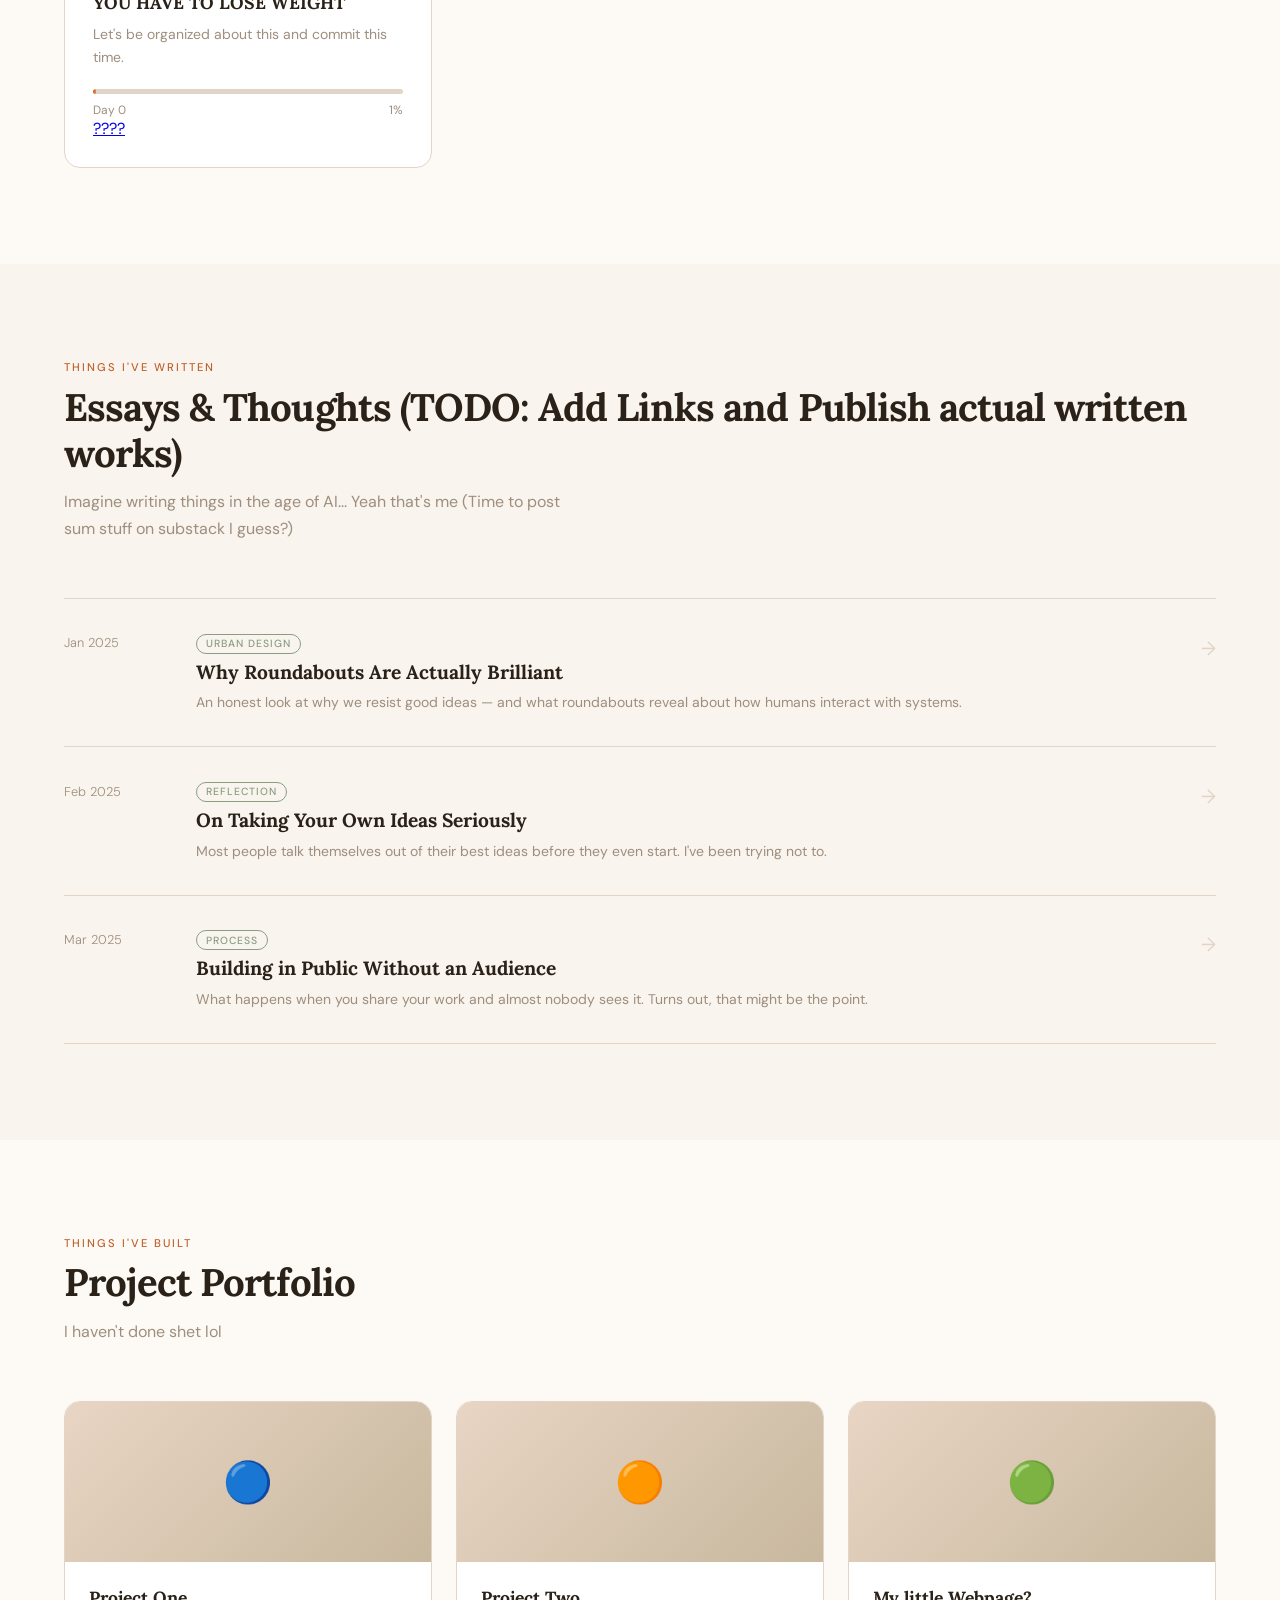
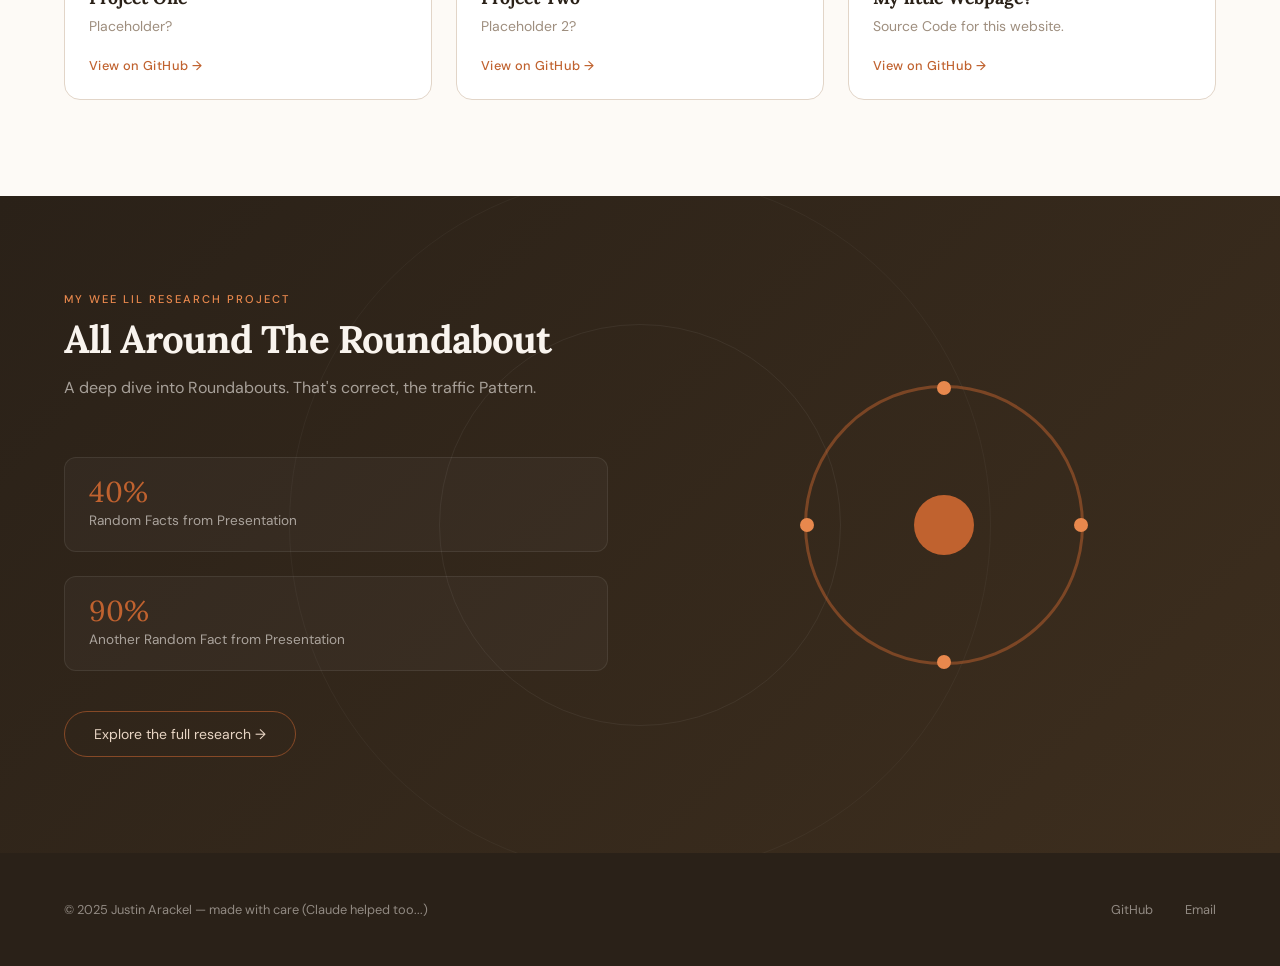
==== commit b7873925: "Test Add new goal" ====
--- a/index.html
+++ b/index.html
@@ -23,7 +23,7 @@
 <nav>
   <a href="assets/resume.pdf" class="nav-logo">Curriculum Vitae(TODO: Create Webpage)</a>
   <ul class="nav-links">
-    <li><a href="#about">About</a></li>
+    <li><a href="#Home">Landing Page</a></li>
     <li><a href="#goals">Goals</a></li>
     <li><a href="#essays">Essays</a></li>
     <li><a href="#projects">Projects</a></li>
@@ -164,7 +164,7 @@
           <span>${goal.progress}%</span>
         </div>
 		
-		<a href="${goals.link}" class="goals-link" target="_blank">View Here: → </a>
+		<a href="${goals.link}" class="goals-link" target="_blank">????</a>
       </div>`;
   });
 
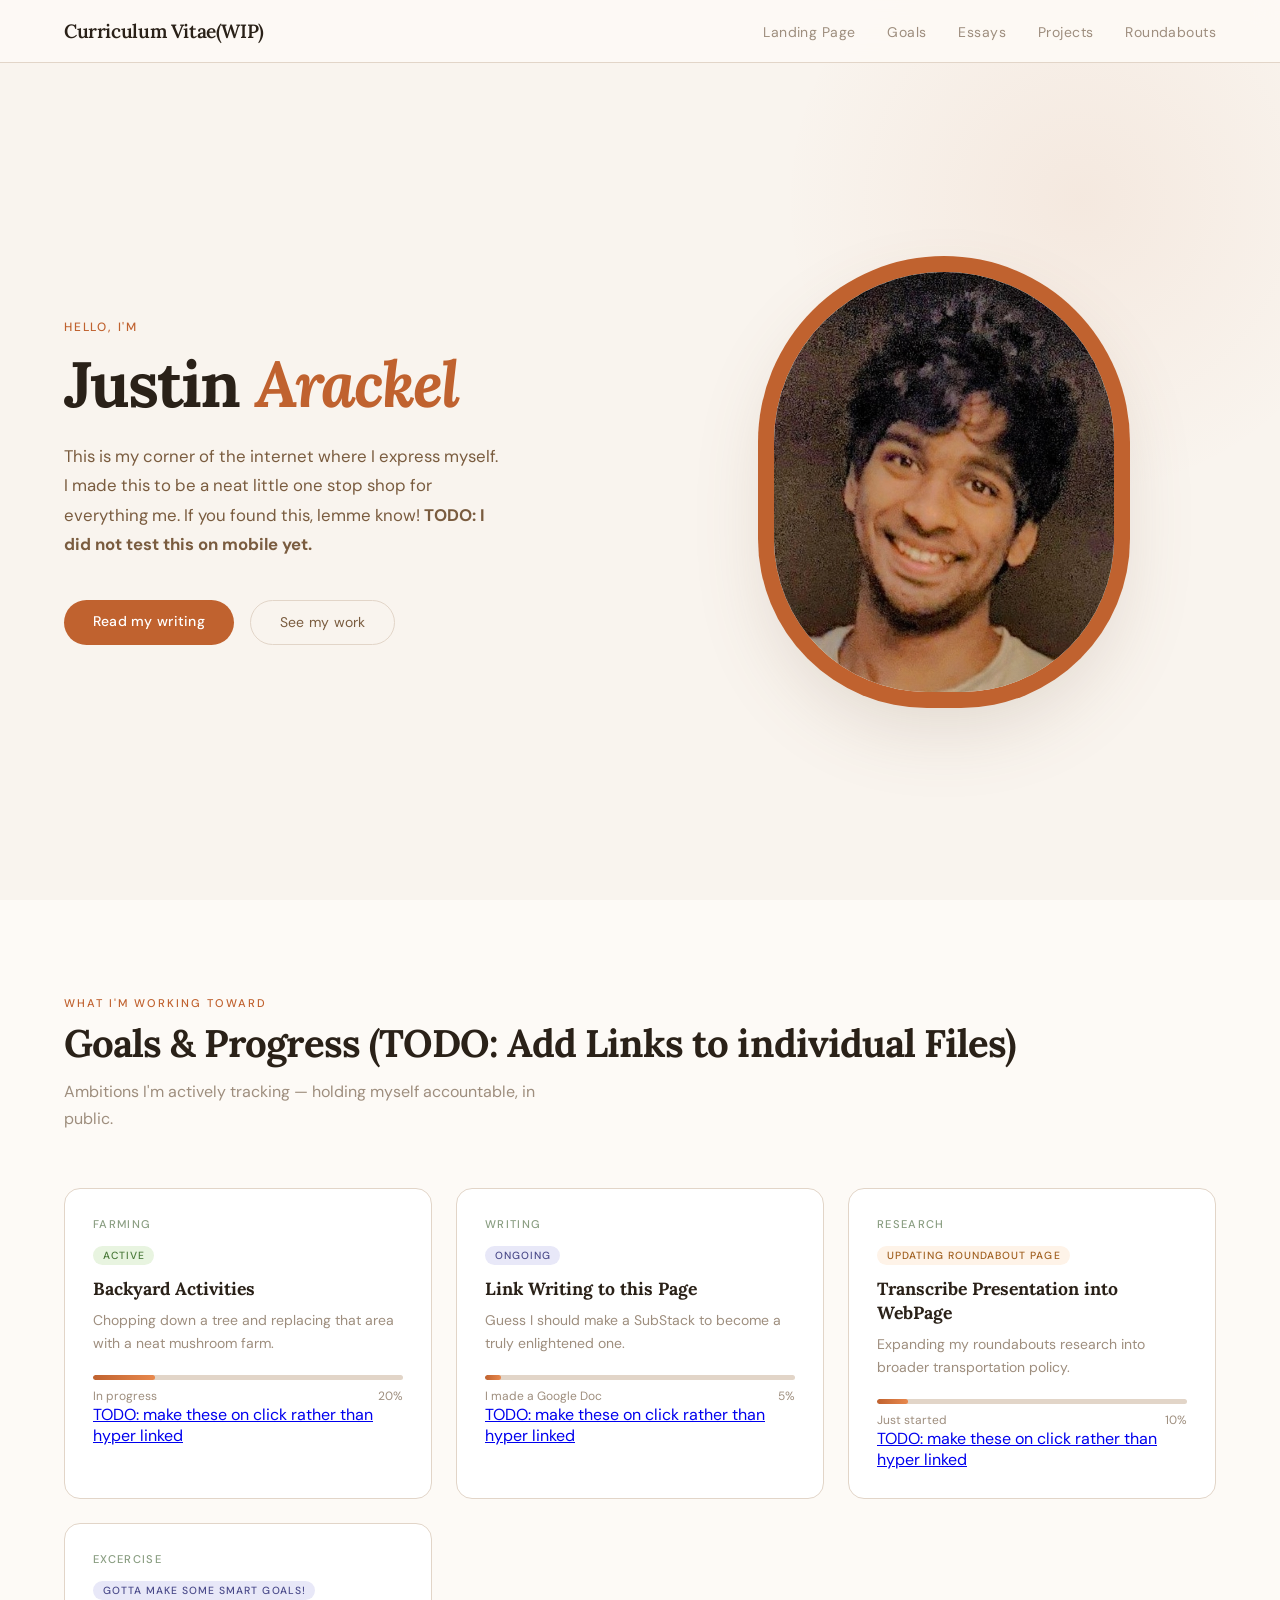
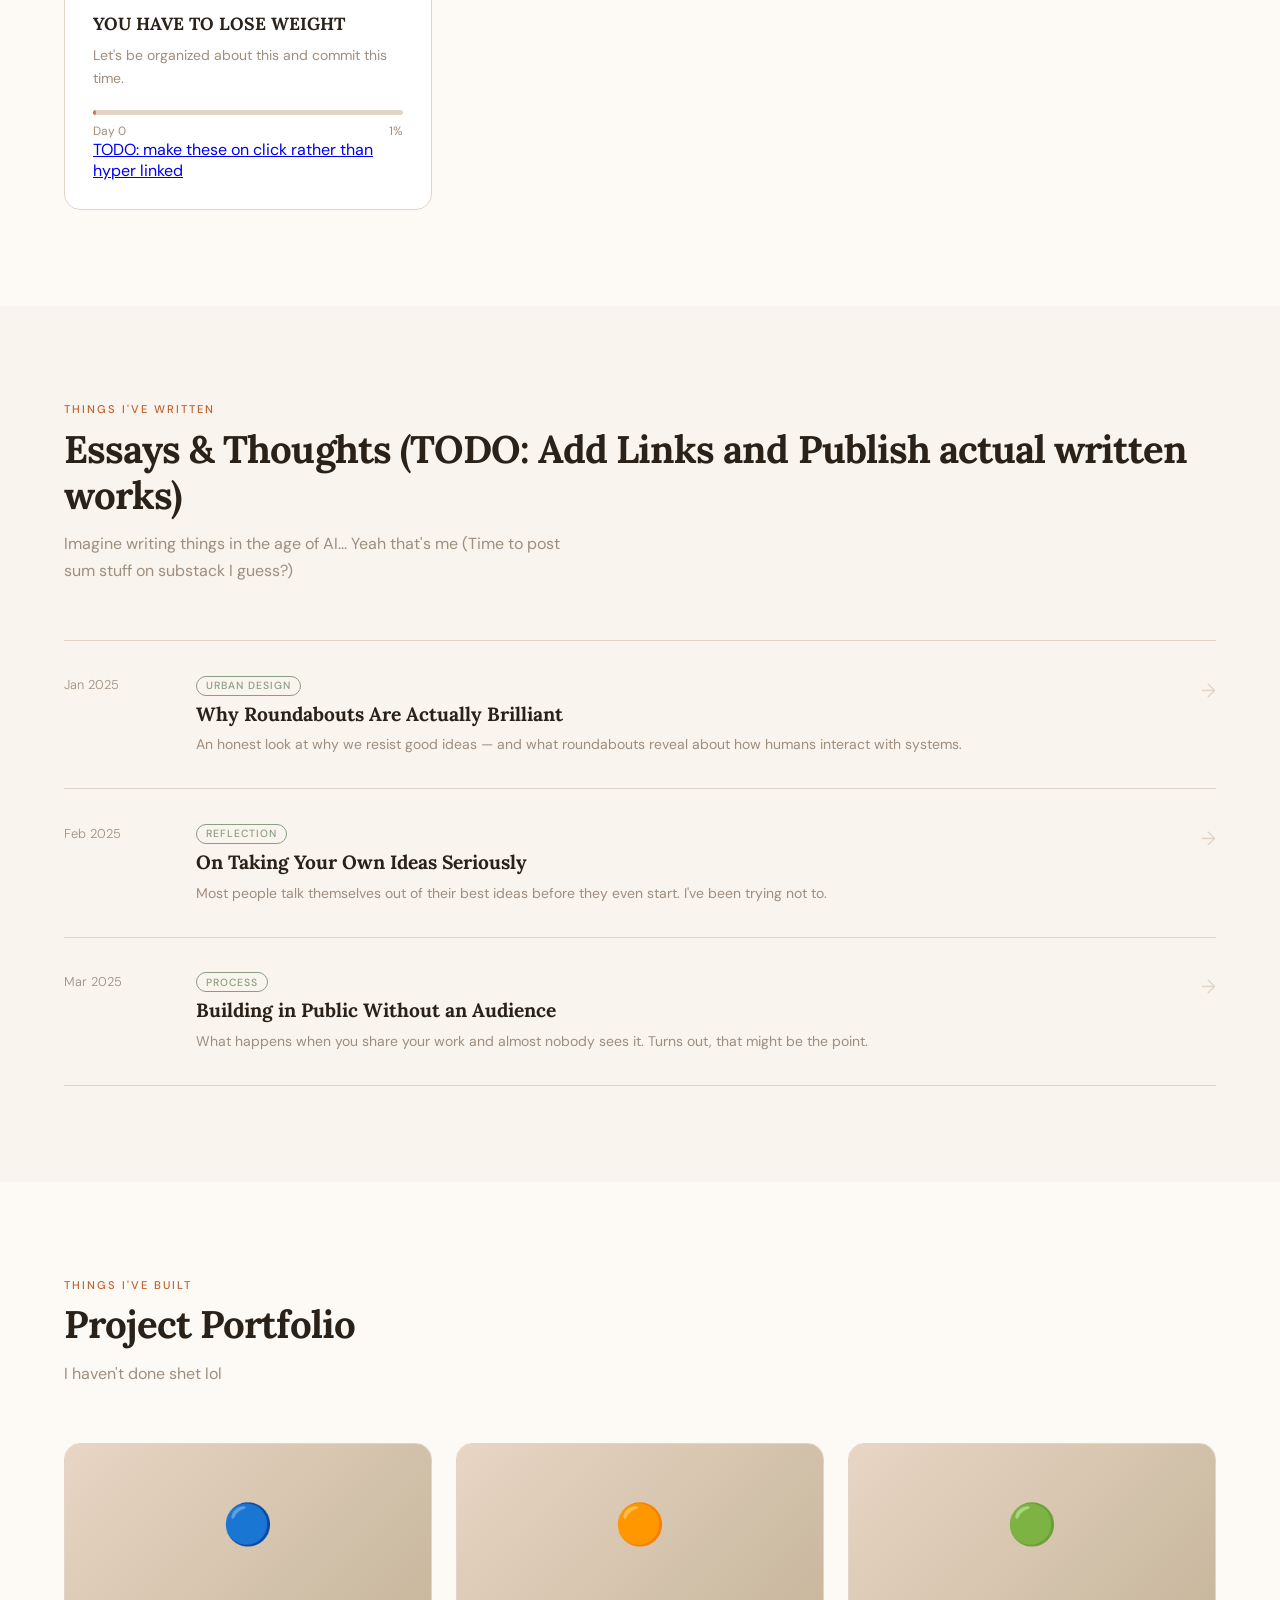
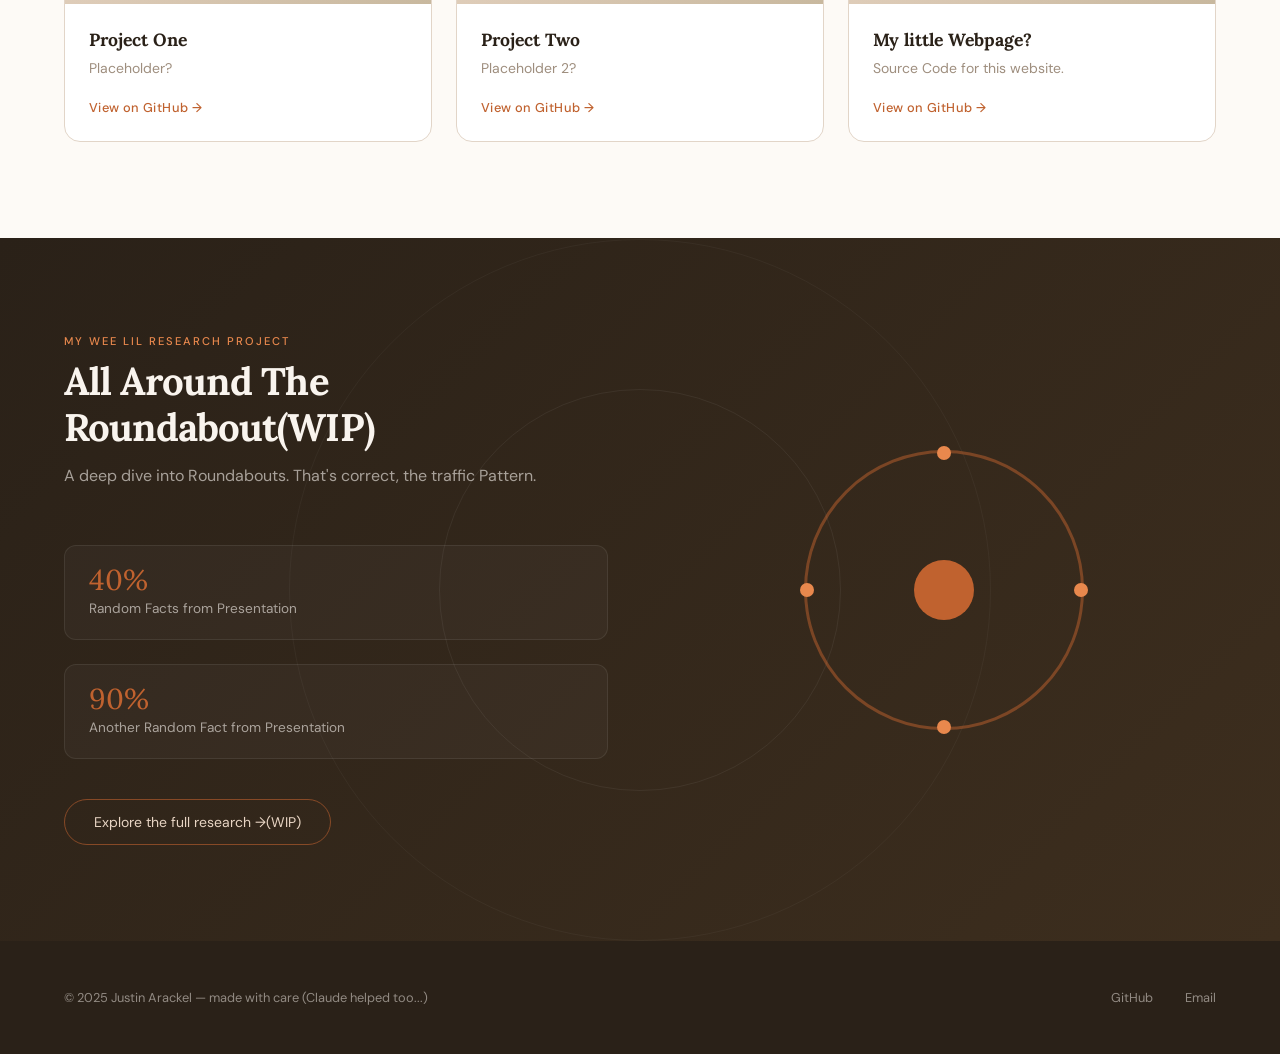
==== commit 12ec018f: "Updated cv webpage + TODO's CV Webpage Updates TODO updates move cv styles into *.css file" ====
--- a/index.html
+++ b/index.html
@@ -21,7 +21,7 @@
 <!------------------------------------------------------------------------------------------------------------------------->
 <!-- NAV -->
 <nav>
-  <a href="assets/resume.pdf" class="nav-logo">Curriculum Vitae(TODO: Create Webpage)</a>
+  <a href="pages/cv.html" class="nav-logo">Curriculum Vitae(WIP)</a>
   <ul class="nav-links">
     <li><a href="#Home">Landing Page</a></li>
     <li><a href="#goals">Goals</a></li>
@@ -96,7 +96,7 @@
     <div>
       <div class="section-header fade-up">
         <span class="section-tag">My Wee Lil Research Project</span>
-        <h2 class="section-title">All Around The Roundabout </h2>
+        <h2 class="section-title">All Around The Roundabout(WIP) </h2>
         <p class="section-desc">
           A deep dive into Roundabouts. That's correct, the traffic Pattern.
         </p>
@@ -112,7 +112,7 @@
         </div>
       </div>
       <div class="fade-up" style="margin-top:2rem">
-        <a href="pages/roundabouts.html" class="ra-cta">Explore the full research →</a>
+        <a href="pages/roundabouts.html" class="ra-cta">Explore the full research →(WIP)</a>
       </div>
     </div>
     <div class="roundabout-visual fade-up">
@@ -164,7 +164,7 @@
           <span>${goal.progress}%</span>
         </div>
 		
-		<a href="${goals.link}" class="goals-link" target="_blank">????</a>
+		<a href="${goals.link}" class="goals-link" target="_blank">TODO: make these on click rather than hyper linked</a>
       </div>`;
   });
 
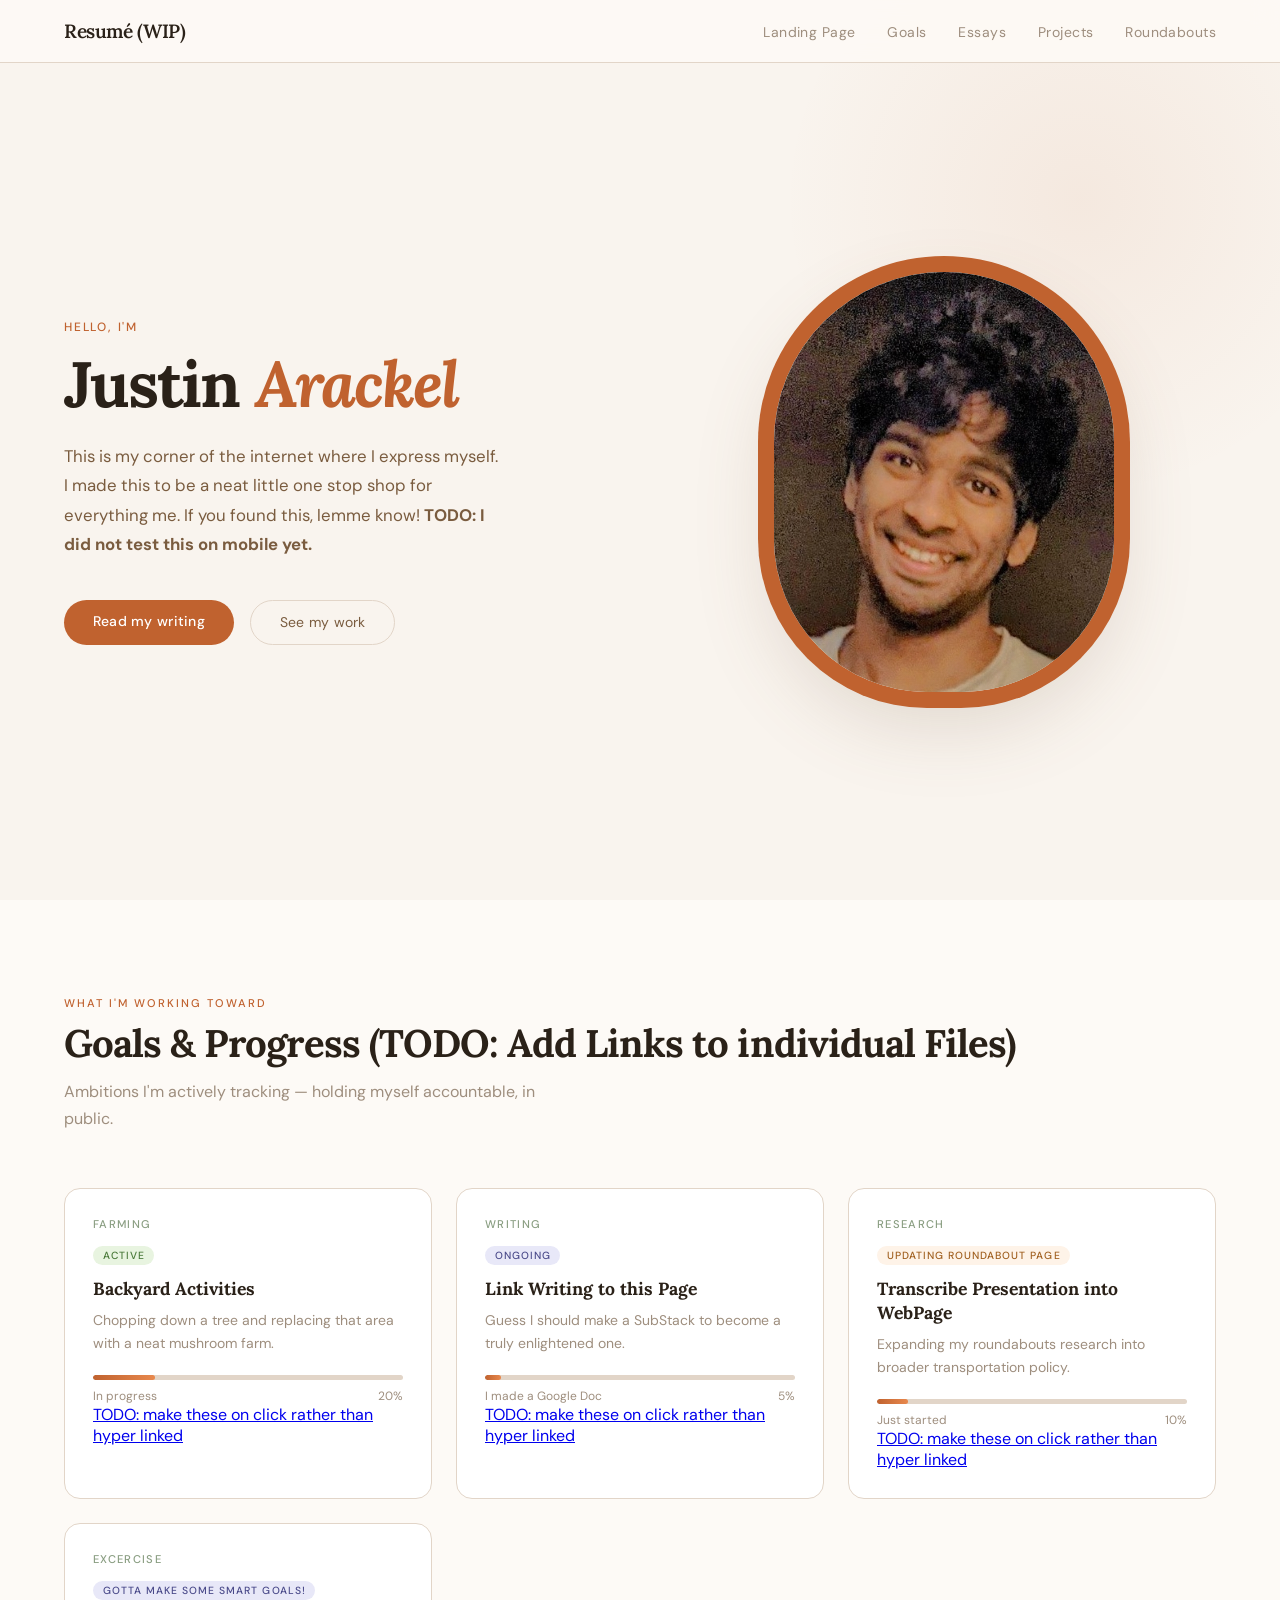
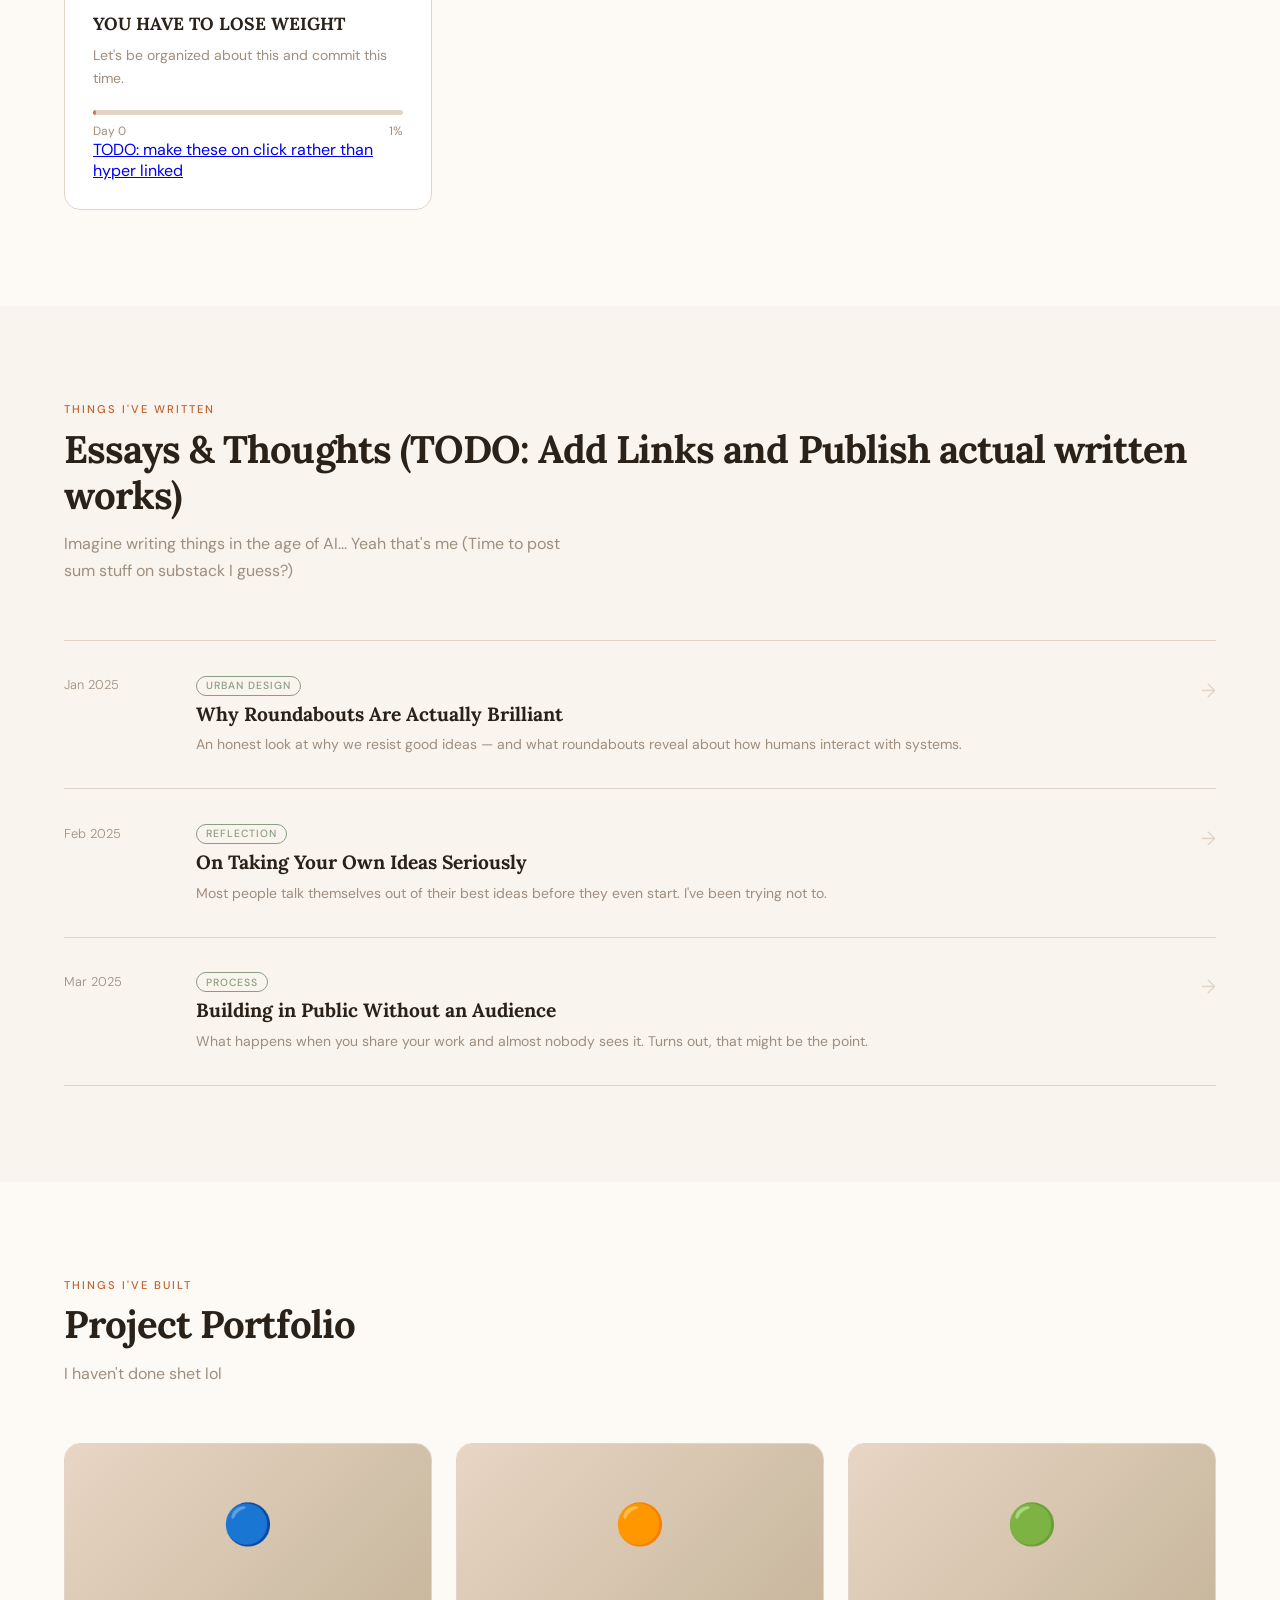
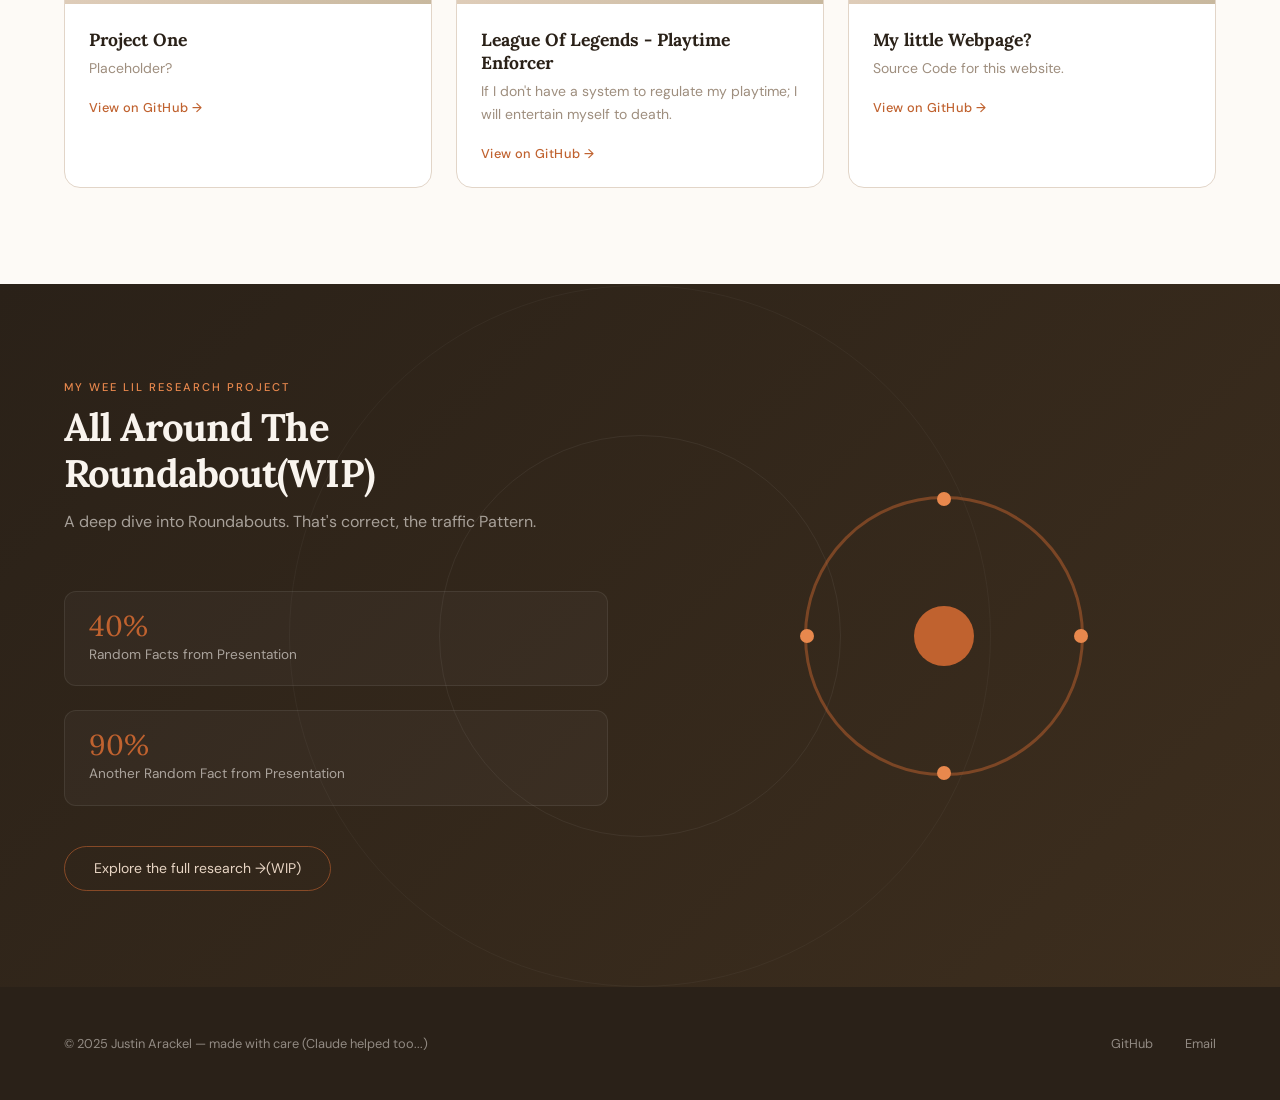
==== commit 0ca262ce: "Update Project ..." ====
--- a/index.html
+++ b/index.html
@@ -21,7 +21,7 @@
 <!------------------------------------------------------------------------------------------------------------------------->
 <!-- NAV -->
 <nav>
-  <a href="pages/cv.html" class="nav-logo">Curriculum Vitae(WIP)</a>
+  <a href="pages/cv.html" class="nav-logo">Resumé (WIP)</a>
   <ul class="nav-links">
     <li><a href="#Home">Landing Page</a></li>
     <li><a href="#goals">Goals</a></li>
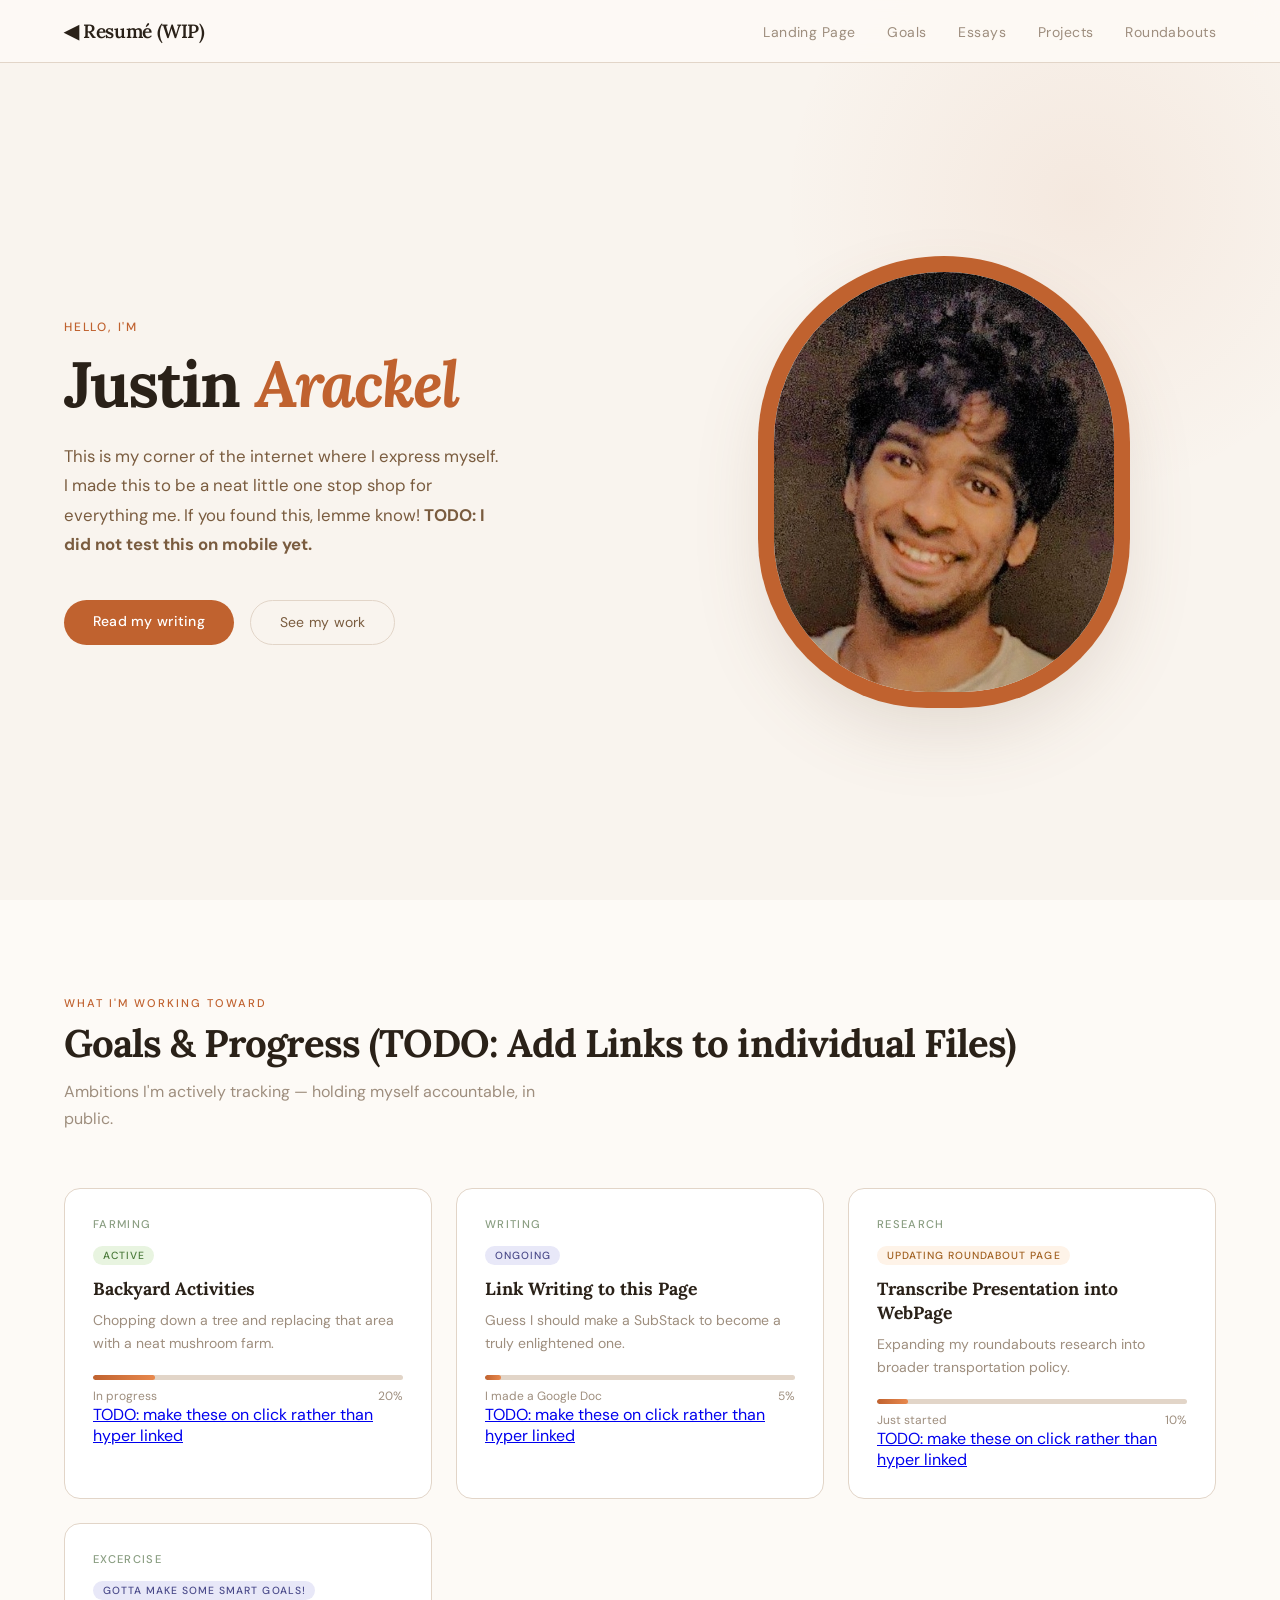
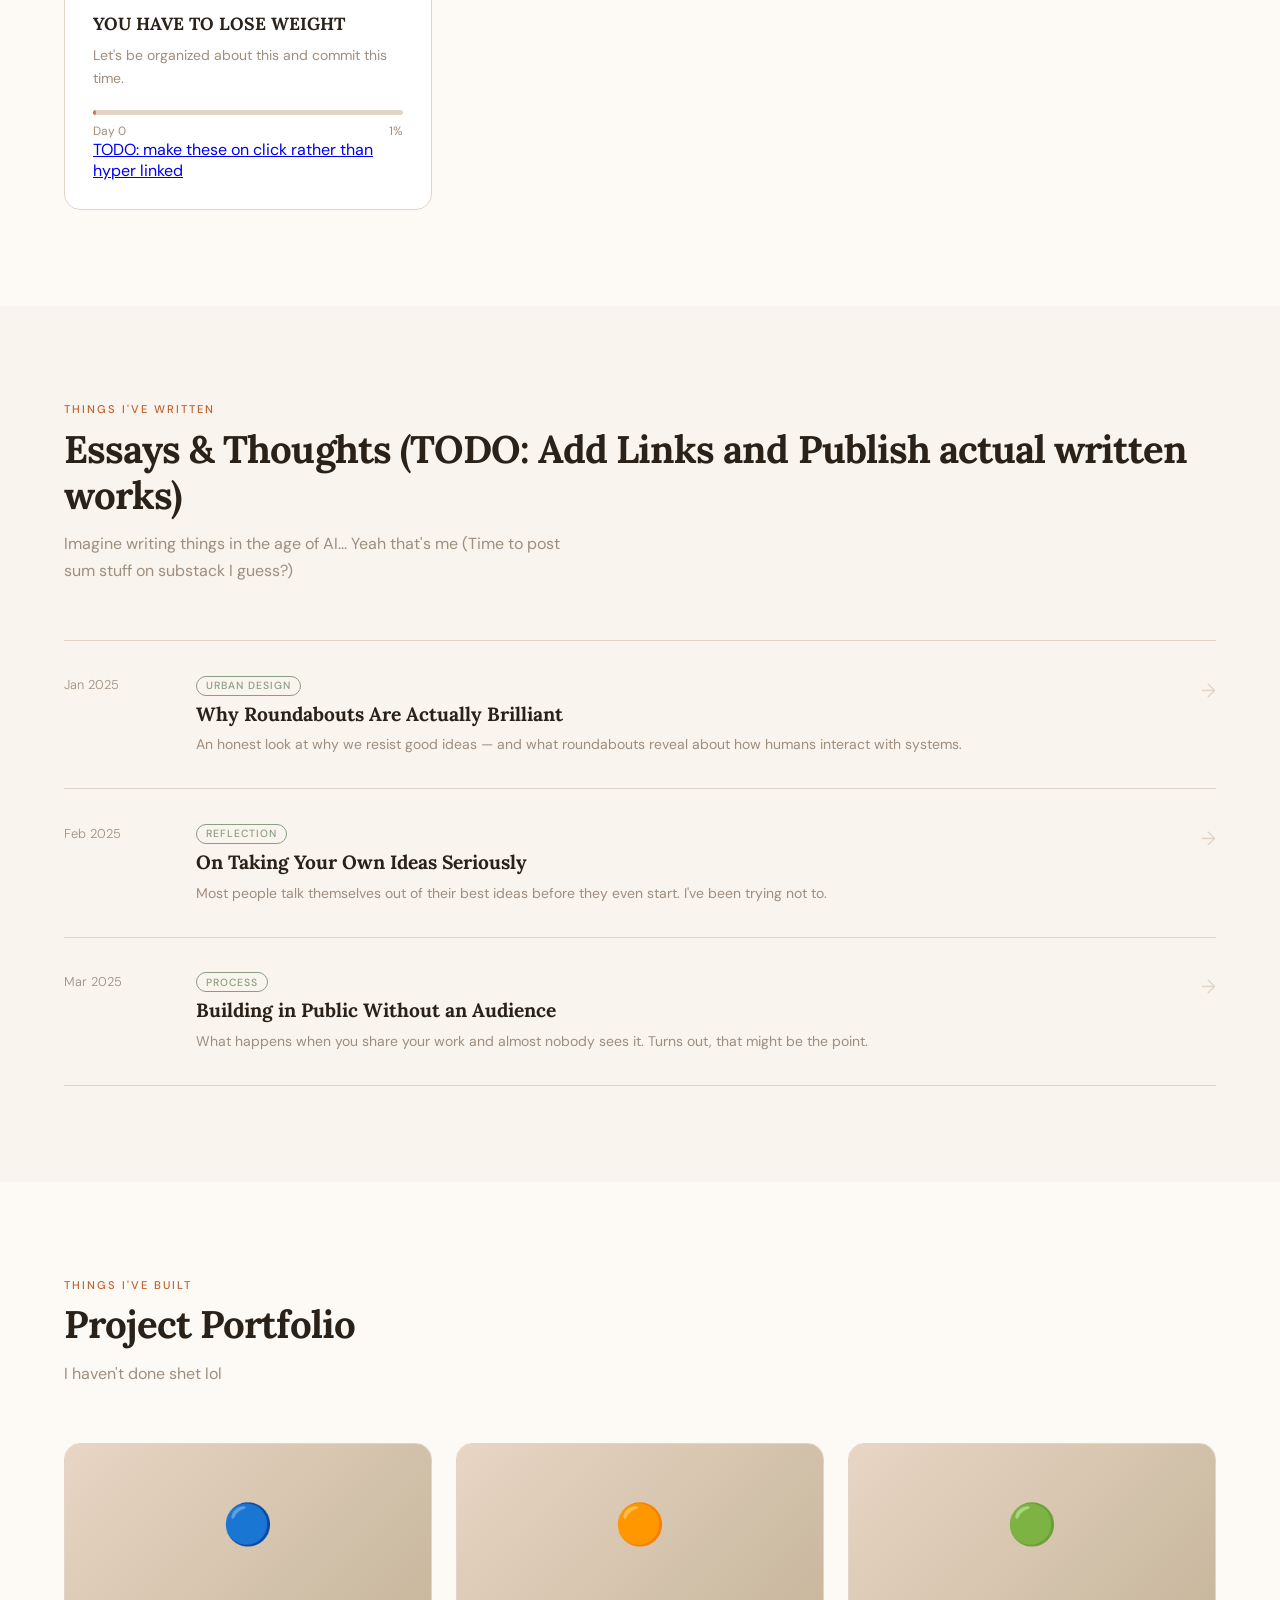
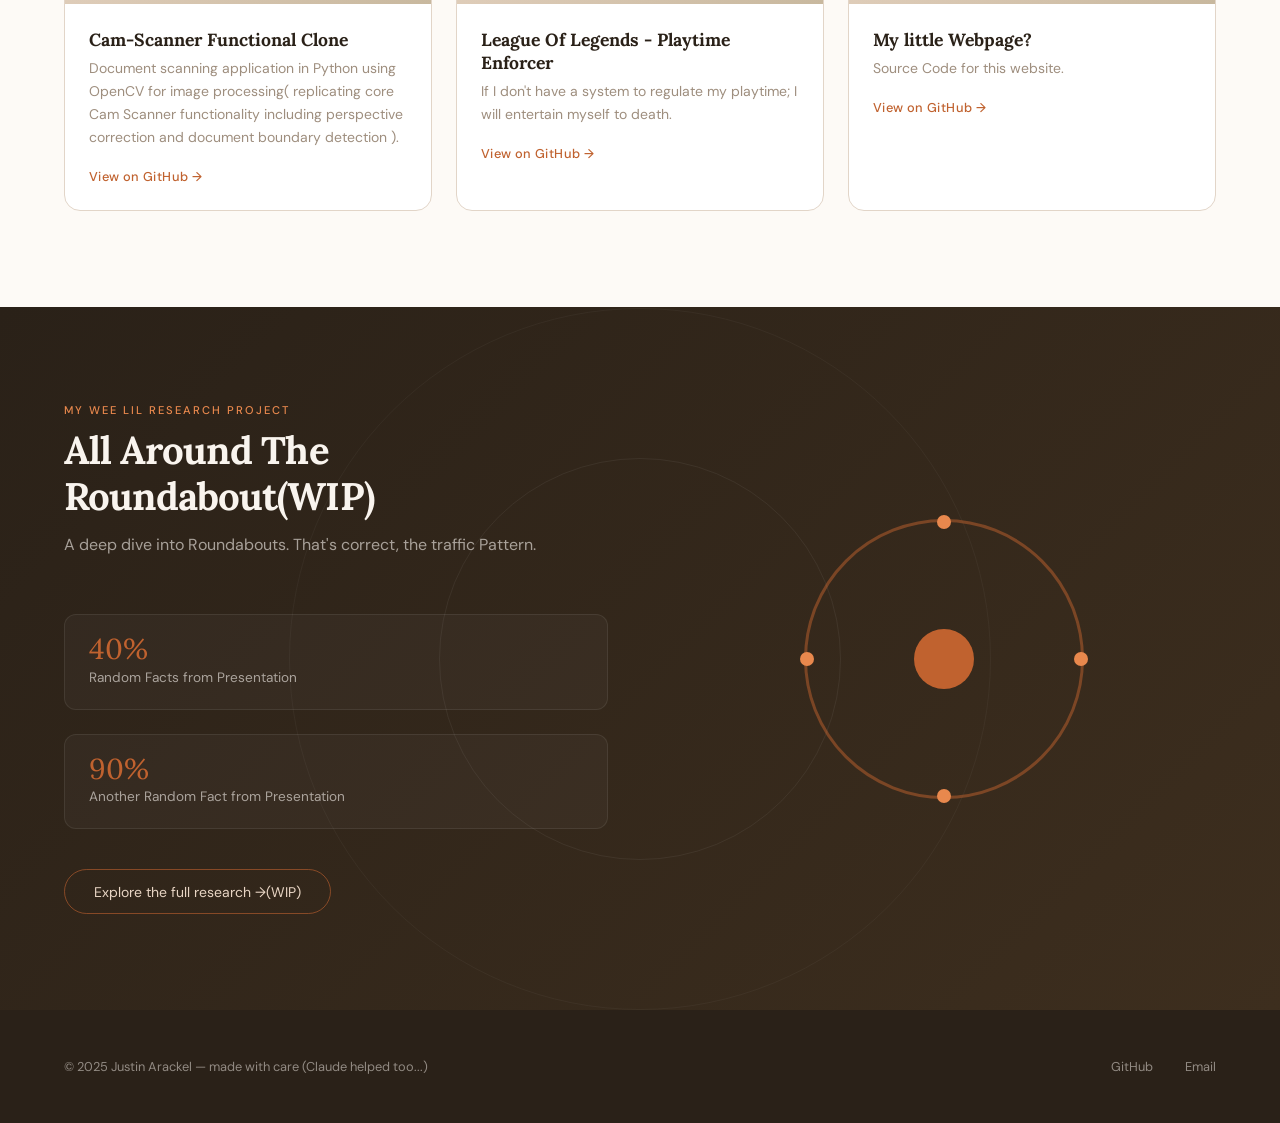
==== commit 91fe732d: "Nav bar adjust Scrap Roundabouts page Make nav bar more obvious" ====
--- a/index.html
+++ b/index.html
@@ -21,7 +21,7 @@
 <!------------------------------------------------------------------------------------------------------------------------->
 <!-- NAV -->
 <nav>
-  <a href="pages/cv.html" class="nav-logo">Resumé (WIP)</a>
+  <a href="pages/cv.html" class="nav-logo">◀ Resumé (WIP)</a>
   <ul class="nav-links">
     <li><a href="#Home">Landing Page</a></li>
     <li><a href="#goals">Goals</a></li>
--- a/css/styles.css
+++ b/css/styles.css
@@ -19,7 +19,7 @@
 	
 	body {
 	font-family: 'DM Sans', sans-serif;
-	background: var(--warm-white);
+	background: var(--cream);
 	color: var(--ink);
 	overflow-x: hidden;
 	}
